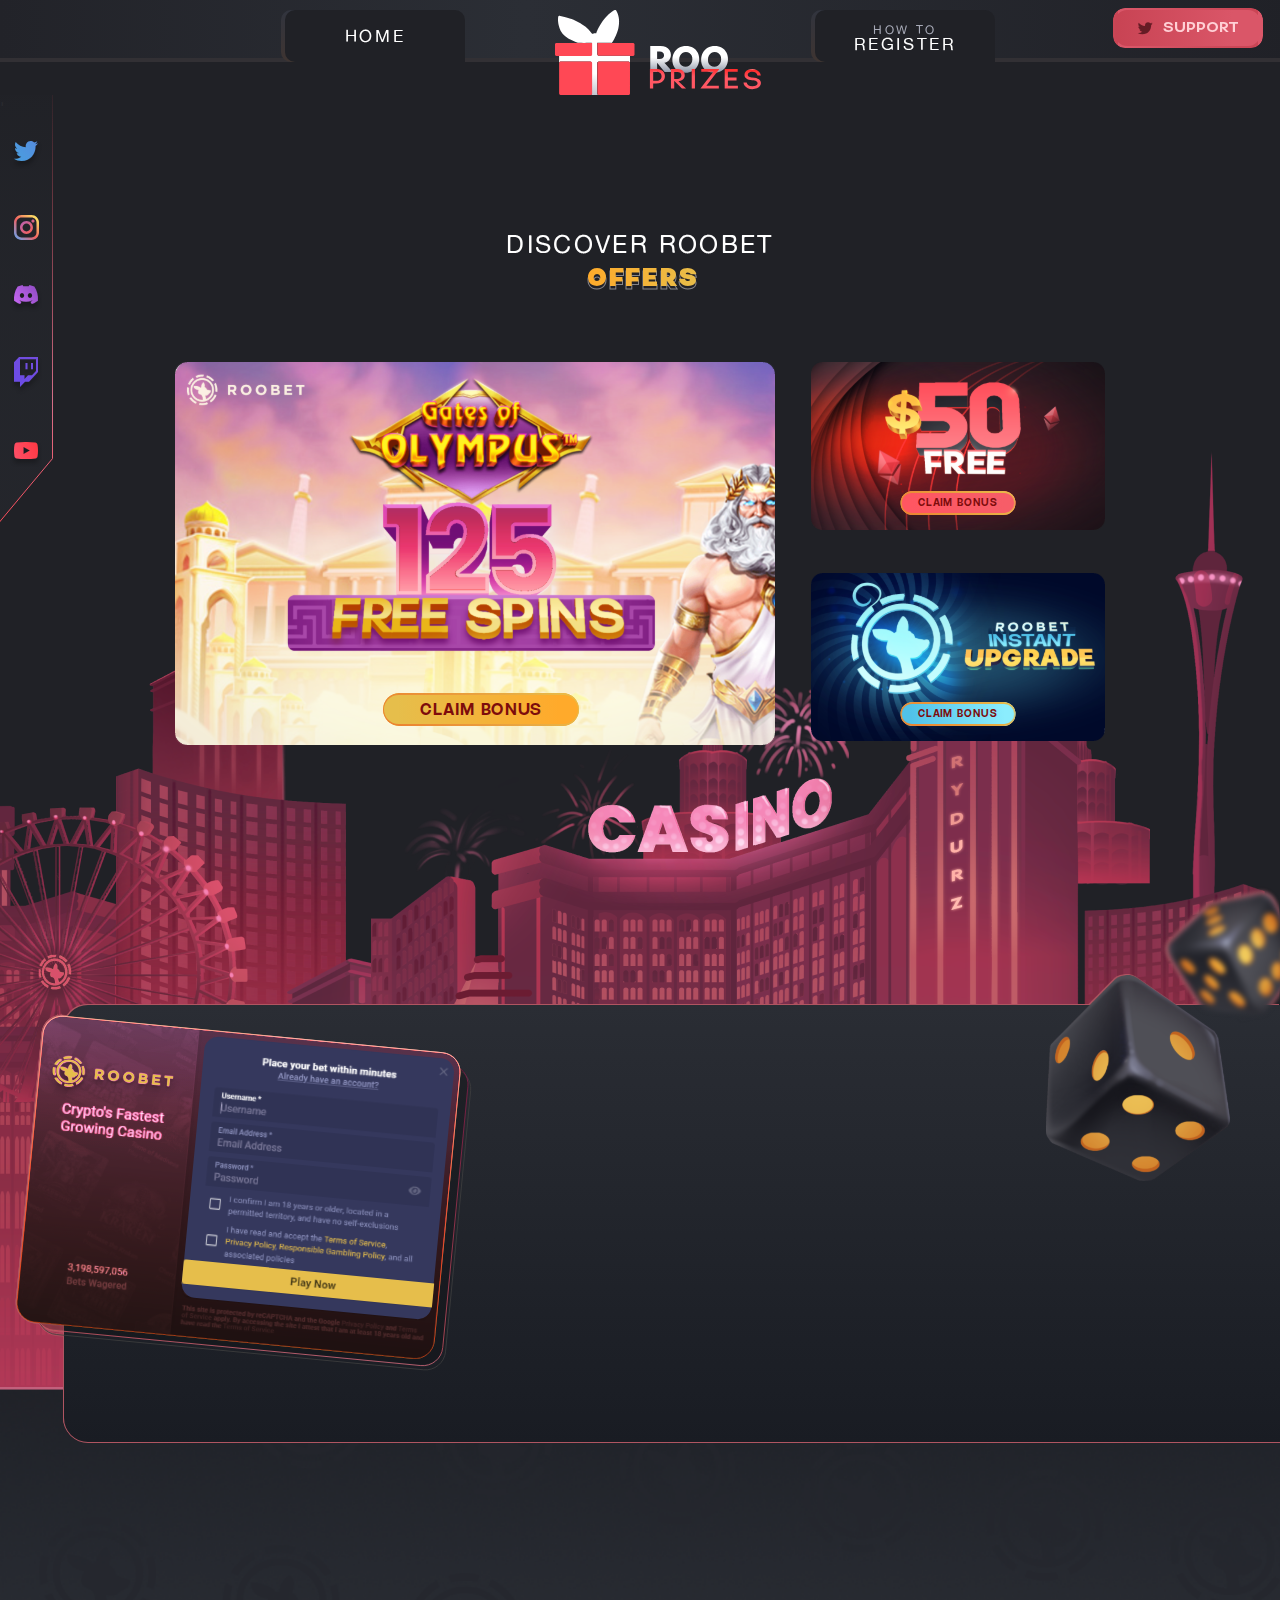
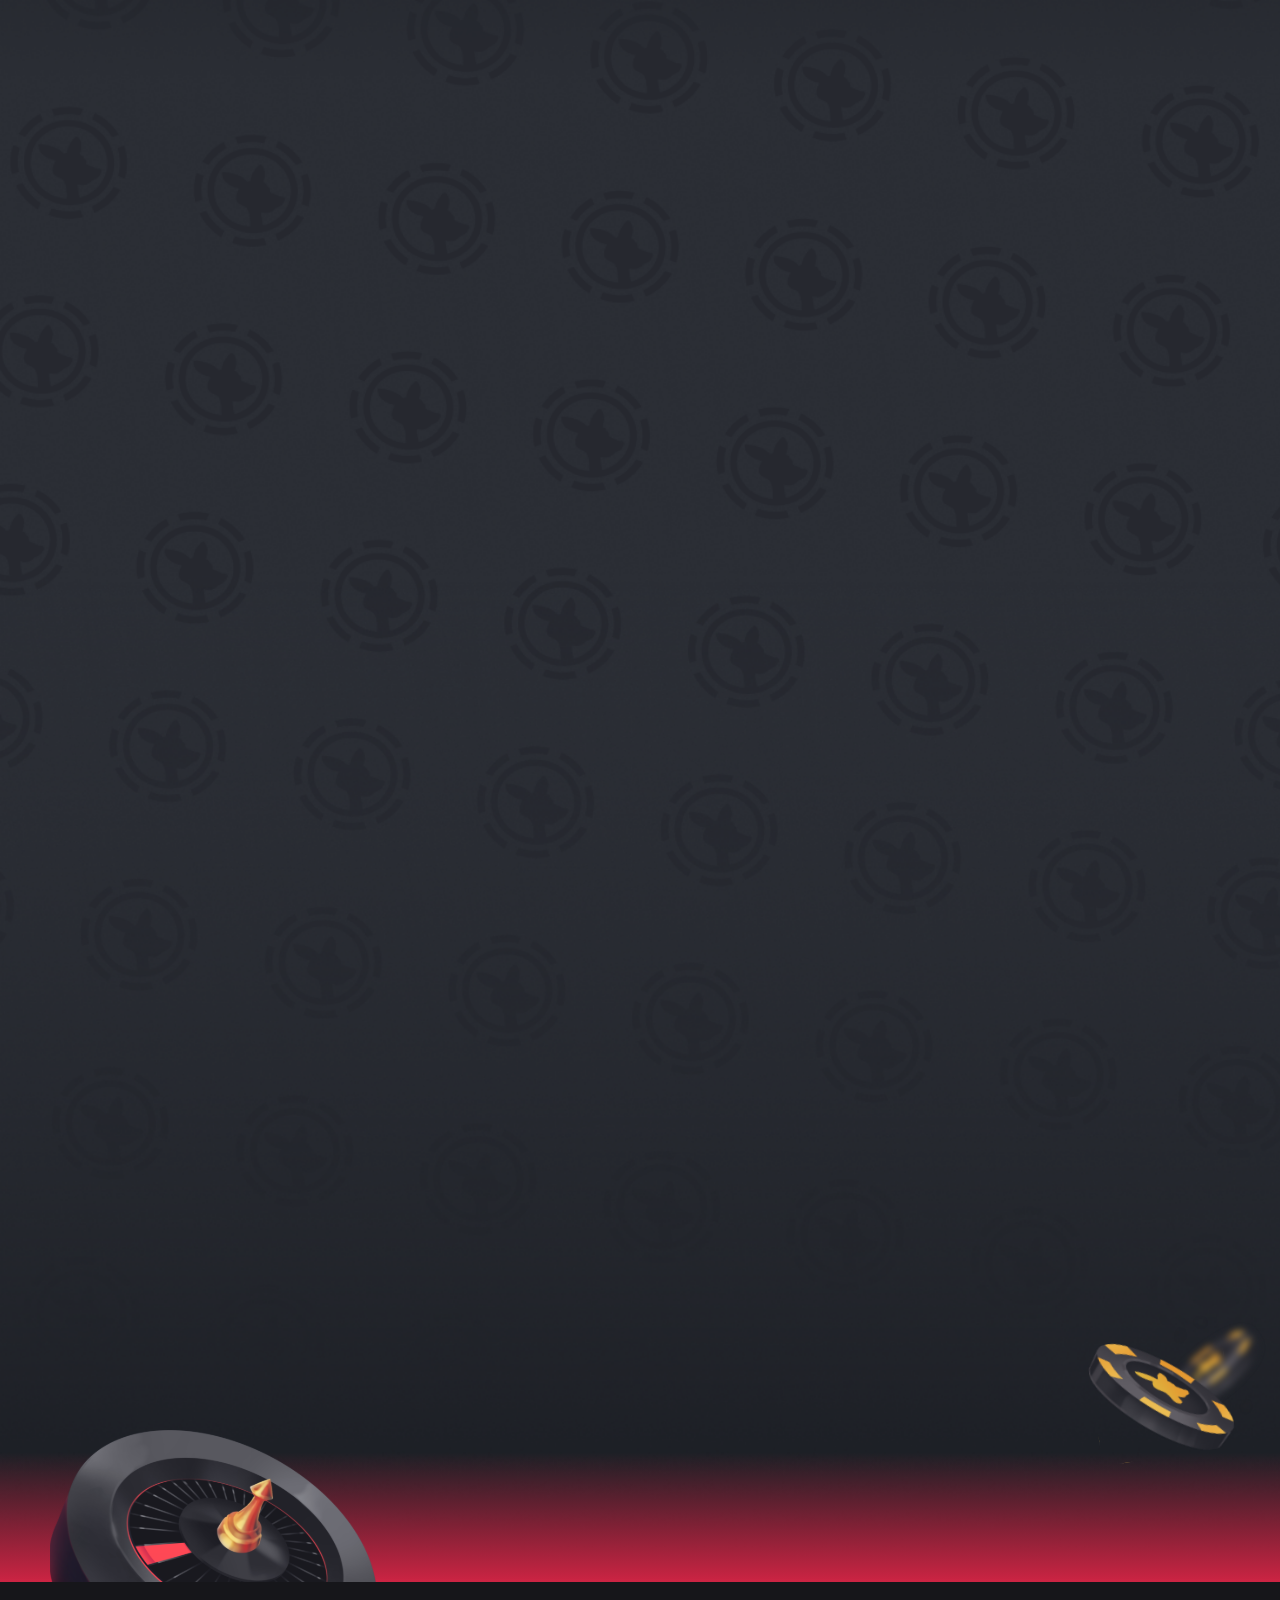
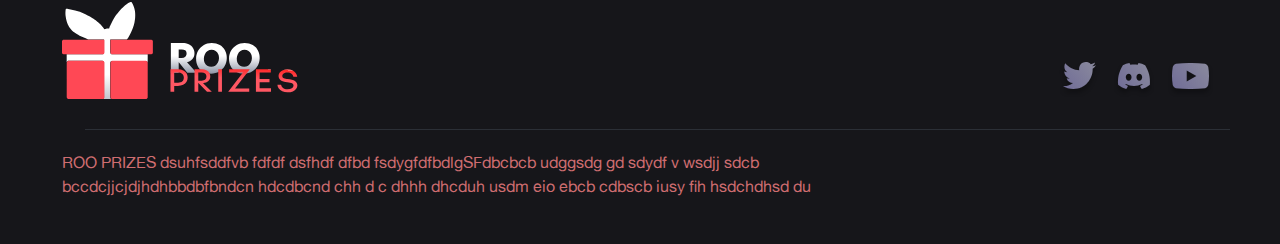
==== index.html @ fb0981f7 "up" ====
<!doctype html>
<html class="no-js" lang="">
    <head>
        <meta charset="utf-8">
        <meta http-equiv="x-ua-compatible" content="ie=edge">
        <title>Site Title Here</title>
        <meta name="description" content="">
        <meta name="viewport" content="width=device-width, initial-scale=1"> 
		<link rel="shortcut icon" type="image/x-icon" href="#">
        <!-- Place favicon.ico in the root directory -->
        
		<!-- CSS here -->
        <link href="https://unpkg.com/aos@2.3.1/dist/aos.css" rel="stylesheet">
        <link rel="stylesheet" href="assets/css/bootstrap.min.css">
        <link rel="stylesheet" href="assets/css/owl.carousel.min.css"> 
        <link rel="stylesheet" href="assets/css/font.css">  
        <link rel="stylesheet" href="assets/css/fontawesome.min.css">  
        <link rel="stylesheet" href="assets/css/style.css">
        <link rel="stylesheet" href="assets/css/responsive.css">
    </head>
    <body>

       
    <!-- header-area START -->
    <div class="header-area" data-aos="fade-in">
        <div class="container">
            <div class="row align-items-center"> 
                <div class="col-3 d-block d-lg-none text-center">
                    <div class="bar">
                        <a class="bar-icon siteBar-btn" href="#">
                            <span></span>
                        </a>
                    </div>
                </div>
                <div class="col-lg-12 col-6 ">
                    <div class="menu-area">
                        <a href="/" class="home link">HOME</a>
                        <a href="/" class="Logo"><img src="assets/img/Logo.svg" alt=""></a>
                        <a href="./how-to-regis.html" class="REGISTER link">
                            <span>HOW TO</span> 
                            REGISTER
                        </a>
                    </div>
                </div>
                <div class="">
                    <a href="/not_defained" class="SUPPORT_btn"><i class="fab fa-twitter"></i> SUPPORT</a>
                </div>
            </div>
        </div>
    </div>
        <!-- mobile-menu START -->
        <div class="mobile-menu">
            <a href="#" class="bars siteBar-btn"><svg class="bi bi-x" width="1em" height="1em" viewBox="0 0 16 16" fill="currentColor" xmlns="http://www.w3.org/2000/svg">
                <path fill-rule="evenodd" d="M11.854 4.146a.5.5 0 010 .708l-7 7a.5.5 0 01-.708-.708l7-7a.5.5 0 01.708 0z" clip-rule="evenodd"/>
                <path fill-rule="evenodd" d="M4.146 4.146a.5.5 0 000 .708l7 7a.5.5 0 00.708-.708l-7-7a.5.5 0 00-.708 0z" clip-rule="evenodd"/>
            </svg></a> 
            <a href="/" class="Logo"><img src="assets/img/Logo.svg" alt=""></a>
            <nav> 
                <ul>  
                    <li><a href="/">HOME</a></li>
                    <li><a href="./how-to-regis.html">HOW TO REGISTER</a></li>  
                    <li><a href="/not_defained">SUPPORT</a></li>  
                </ul>
            </nav> 
        </div> 
    <!-- header-area END -->


    <main >
        


        <!---------hero Section START ---------->
        <section class="hero-Area">
            <div class="social_link">
                <img src="assets/img/Social_Link_bg.svg" class="Social_Link_bg" alt="">
                <ul>
                    <li><a href="#" data-aos="zoom-out" data-aos-delay="0"><img src="assets/img/Twitter.svg" alt=""></a></li>
                    <li><a href="#" data-aos="zoom-out" data-aos-delay="50"><img src="assets/img/Instagram.svg" alt=""></a></li>
                    <li><a href="#" data-aos="zoom-out" data-aos-delay="100"><img src="assets/img/Discord.svg" alt=""></a></li>
                    <li><a href="#" data-aos="zoom-out" data-aos-delay="150"><img src="assets/img/Twitch.svg" alt=""></a></li>
                    <li><a href="#" data-aos="zoom-out" data-aos-delay="200"><img src="assets/img/Youtube.svg" alt=""></a></li>
                </ul>
            </div>
            <div class="container">
                <div class="row">
                    <div class="col-lg-12">
                        <div class="DISCOVER-OFFERS" data-aos="fade-up">
                            DISCOVER ROOBET 
                            <div class="OFFERS-text">
                                <span>OFFERS</span>
                                <p>OFFERS</p>
                            </div>
                        </div>
                    </div>
                </div>
                <div class="DISCOVER-OFFERS_wrp">
                    <div class="row">
                        <div class="col-lg-12 col-xl-8">
                            <div class="DISCOVER-OFFERS_blk" data-aos="fade-up" data-aos-delay="0">
                                <i>
                                    <img src="assets/img/gates_big.svg" alt="">
                                    <a href="#" class="thm_btn off_btn-1"><span>CLAIM BONUS</span></a>
                                </i>
                            </div>
                        </div>
                        <div class="col-xl-4 d-none d-xl-block">
                            <div class="row dic_two">
                                <div class="DISCOVER-OFFERS_blk" data-aos="fade-up" data-aos-delay="50">
                                    <i>
                                        <img src="assets/img/free50.svg" alt="">
                                        <a href="#" class="thm_btn off_btn-2">CLAIM BONUS</a>
                                    </i>
                                </div>
                                <div class="DISCOVER-OFFERS_blk" data-aos="fade-up" data-aos-delay="50">
                                    <i>
                                        <img src="assets/img/roobet.svg" alt="">
                                        <a href="#" class="thm_btn off_btn-3">CLAIM BONUS</a>
                                    </i>
                                </div>
                            </div>
                        </div>
                    </div>
                </div>
            </div>
            <div class="register_wrp bg-border right">
                <i>
                    <img src="assets/img/roobetregister.svg" alt="">
                </i>
                <div class="register_text">
                    
                    <div class="sec_title" data-aos="fade-up" data-aos-delay="0">
                        <h2>REGISTER</h2>
                        <span>INSTANTLY</span>
                    </div>
                    <p data-aos="fade-up" data-aos-delay="50">Lorem ipsum dolor sit amet, consectetur adipiscing elit. Nullam consequat rhoncus quam, ut aliquet quam ullamcorper et. Donec lorem ligula, faucibus at volutpat ac, imperdiet non dolor. Maecenas eget turpis ut nisi finibus rutrum. </p>
                    <a href="#" class="thm_btn" data-aos="fade-up" data-aos-delay="80"><span>REGISTER NOW</span></a>
                </div>
                <div class="dice_icon">
                    <img src="assets/img/dice_2-1.svg" class="dice_icon-1" alt="">
                    <img src="assets/img/dice_1-1.svg" class="dice_icon-2" alt="">
                </div>
            </div>
            <div class="hero_plne_bg">
                <img src="assets/img/1st-plan.png" class="a-plan" alt="">
                <img src="assets/img/2nd-plan.png" class="b-plan" alt="" data-aos="fade-up" data-aos-delay="0">
                <img src="assets/img/3rd-plan.png" class="c-plan" alt="">
            </div>
        </section>
        <!---------hero Section End ---------->


        <!---------offer Section START ---------->
        <section class="offer-Area red_overly">
            <div class="container">
                <div class="row offer_text_row">
                    <div class="col-lg-6 offset-lg-3">
                        <div class="sec_title" data-aos="fade-up" data-aos-delay="0">
                            <h2>OFFERS</h2>
                            <span>AVAILABLE</span>
                            <p>Lorem ipsum dolor sit amet, consectetur adipiscing elit. Nullam consequat rhoncus quam, ut aliquet quam ullamcorper et. Donec lorem ligula, faucibus at volutpat ac, imperdiet non dolor. Maecenas eget turpis ut nisi finibus rutrum. Nullam ante risus, scelerisque in elementum ut, euismod quis lorem. Aenean sit amet iaculis sapien. Proin ac porttitor metus, id maximus risus.</p>
                        </div>
                    </div>
                    <div class="col-lg-3">
                        <div class="offer_btn" data-aos="fade-right" data-aos-delay="50">
                            <a href="#" class="thm_btn"><span>CLAIM BONUS</span></a>
                            <a href="#" class="thm_btn"><span>CLAIM BONUS</span></a>
                        </div>
                    </div>
                </div>
                <div class="row">
                    <div class="col-lg-12">
                        <div class="offer_card_wrp">
                            <div class="offer_card_blk border_path ocb-1" data-aos="fade-up" data-aos-delay="0">
                                <div class="corner_bdr">
                                    <span class="corner_left"></span>
                                    <span class="corner_right"></span>
                                </div>
                                <div class="offer_card_text">
                                    <h2>OFFERS</h2>
                                    <p class="off_p-1"><span class="ab">Deposit $25</span> and wager <span class="ab">$40</span> on any slot machine and <span class="bc">receive 125 free spins worth</span> <span class="cd">$25</span> on <span class="de">Gates of Olympus.</span>
                                    </p>
                                    <p class="off_p-2"><span class="ab">KYC</span> <a href="#">Level 3 Required</a> </p>
                                    <p class="off_p-3">Allow Roobet 24 hours to credit your <span class="bc">125 Free Spins</span></p>
                                </div>
                                <i>
                                    <a href="#" class="info"> <img src="assets/img/i-col-1.svg" alt=""></a>
                                    <img src="assets/img/ofc-1.png" alt="">
                                    <a href="#" class="thm_btn oc_btn-1" ><span>CLAIM BONUS</span></a>
                                    
                                </i>
                            </div>
                            <div class="offer_card_blk border_path ocb-2" data-aos="fade-up" data-aos-delay="50">
                                <div class="corner_bdr">
                                    <span class="corner_left"></span>
                                    <span class="corner_right"></span>
                                </div>
                                <div class="offer_card_text ">
                                    <h2>OFFERS</h2>
                                    <p class="off_p-1"><span class="ab">Deposit $25</span> and wager <span class="ab">$40</span> on any slot machine and <span class="bc">receive 125 free spins worth</span> <span class="cd">$25</span> on <span class="de">Gates of Olympus.</span>
                                    </p>
                                    <p class="off_p-2"><span class="ab">KYC</span> <a href="#">Level 3 Required</a> </p>
                                    <p class="off_p-3">Allow Roobet 24 hours to credit your <span class="bc">125 Free Spins</span></p>
                                </div>
                                <i>
                                    <a href="#" class="info"> <img src="assets/img/i-col-2.svg" alt=""></a>
                                    <img src="assets/img/ofc-2.png" alt="">
                                    <a href="#" class="thm_btn off_btn-2" ><span>CLAIM BONUS</span></a>
                                </i>
                            </div>
                            <div class="offer_card_blk border_path ocb-3" data-aos="fade-up" data-aos-delay="150">
                                <div class="corner_bdr">
                                    <span class="corner_left"></span>
                                    <span class="corner_right"></span>
                                </div>
                                <div class="offer_card_text">
                                    <h2>OFFERS</h2>
                                    <p class="off_p-1"><span class="ab">Deposit $25</span> and wager <span class="ab">$40</span> on any slot machine and <span class="bc">receive 125 free spins worth</span> <span class="cd">$25</span> on <span class="de">Gates of Olympus.</span>
                                    </p>
                                    <p class="off_p-2"><span class="ab">KYC</span> <a href="#">Level 3 Required</a> </p>
                                    <p class="off_p-3">Allow Roobet 24 hours to credit your <span class="bc">125 Free Spins</span></p>
                                </div>
                                <i>
                                    <a href="#" class="info"> <img src="assets/img/i-col-3.svg" alt=""></a>
                                    <img src="assets/img/ofc-3.png" alt="">
                                    <a href="#" class="thm_btn off_btn-3" ><span>CLAIM BONUS</span></a>
                                </i>
                            </div>
                            <div class="offer_card_blk border_path ocb-4 active" data-aos="fade-up" data-aos-delay="200">
                                <div class="corner_bdr">
                                    <span class="corner_left"></span>
                                    <span class="corner_right"></span>
                                </div>
                                <div class="offer_card_text active">
                                    <h2>OFFERS</h2>
                                    <p class="off_p-1"><span class="ab">Deposit $25</span> and wager <span class="ab">$40</span> on any slot machine and <span class="bc">receive 125 free spins worth</span> <span class="cd">$25</span> on <span class="de">Gates of Olympus.</span>
                                    </p>
                                    <p class="off_p-2"><span class="ab">KYC</span> <a href="#">Level 3 Required</a> </p>
                                    <p class="off_p-3">Allow Roobet 24 hours to credit your <span class="bc">125 Free Spins</span></p>
                                </div>
                                <i>
                                    <a href="#" class="info"> <img src="assets/img/i-col-4.svg" alt=""></a>
                                    <img src="assets/img/ofc-4.png" alt="">
                                    <a href="#" class="thm_btn oc_btn-4" ><span>CLAIM BONUS</span></a>
                                </i>
                            </div>
                        </div>
                    </div>
                </div>
                <div class="offer_coin">
                    <img src="assets/img/coins2.svg" class="offer_coin-1" alt="">
                    <img src="assets/img/coins3.svg" class="offer_coin-2" alt="">
                </div>
            </div>
            <img src="assets/img/Roulette.svg" class="Roulette"  alt="">
        </section>
        <!--------- Section End ---------->


        <!--------- Section START ---------->
        <section class="">
            <div class="container">
                <div class="row">
                    <div class="col-lg-12"></div>
                </div>
            </div>
        </section>
        <!--------- Section End ---------->




    </main>

    <footer class="footer_area ">
        <div class="container-fluid">
            <div class="row">
                <div class="col-12 col-md-6">
                    <div class="f-logo">
                        <a href="#"><img src="assets/img/Logo.svg" alt=""></a>
                    </div>
                </div>
                <div class="col-6">
                    <div class="footer_social">
                        <ul>
                            <li>
                                <a href="#">
                                    <svg width="41" height="35" viewBox="0 0 41 35" fill="none" xmlns="http://www.w3.org/2000/svg">
                                        <g filter="url(#filter0_d_839_55)">
                                        <path d="M14.378 27C10.5562 27 6.99686 25.872 4 23.9316C5.77244 24.1483 7.56994 24.0109 9.28952 23.5271C11.0091 23.0433 12.617 22.2227 14.021 21.1124C12.6079 21.0863 11.2382 20.6155 10.1044 19.7659C8.97052 18.9163 8.12932 17.7307 7.69883 16.3754C8.11281 16.4569 8.53729 16.4992 8.97077 16.4992C9.58875 16.4992 10.1887 16.4146 10.7602 16.2636C9.22822 15.9513 7.85055 15.1155 6.8605 13.8978C5.87044 12.6801 5.32885 11.1553 5.32744 9.5817V9.49261C6.26604 10.019 7.31638 10.3111 8.3903 10.3443C7.46233 9.72183 6.70171 8.87796 6.17621 7.88785C5.6507 6.89773 5.37664 5.79213 5.37844 4.66954C5.37844 3.42527 5.71592 2.25046 6.2964 1.24477C7.99625 3.35033 10.1171 5.07235 12.5211 6.29896C14.9251 7.52558 17.5585 8.22937 20.2503 8.36461C19.913 6.90335 20.0637 5.37091 20.6789 4.00457C21.2942 2.63823 22.3398 1.51421 23.6537 0.806558C24.9676 0.0989007 26.4767 -0.152918 27.9471 0.0900928C29.4176 0.333104 30.7675 1.05739 31.7877 2.1508C33.3031 1.84882 34.7567 1.29023 36.0865 0.498814C35.5806 2.0768 34.524 3.41684 33.1122 4.27089C34.4538 4.10964 35.7641 3.74831 37 3.19876C36.0886 4.56565 34.9452 5.76022 33.6222 6.72773C33.6342 7.01916 33.6432 7.31362 33.6432 7.60808C33.6417 16.6109 26.8305 27.0015 14.378 27Z" fill="url(#paint0_linear_839_55)"/>
                                        </g>
                                        <defs>
                                        <filter id="filter0_d_839_55" x="0" y="0" width="41" height="35" filterUnits="userSpaceOnUse" color-interpolation-filters="sRGB">
                                        <feFlood flood-opacity="0" result="BackgroundImageFix"/>
                                        <feColorMatrix in="SourceAlpha" type="matrix" values="0 0 0 0 0 0 0 0 0 0 0 0 0 0 0 0 0 0 127 0" result="hardAlpha"/>
                                        <feOffset dy="4"/>
                                        <feGaussianBlur stdDeviation="2"/>
                                        <feComposite in2="hardAlpha" operator="out"/>
                                        <feColorMatrix type="matrix" values="0 0 0 0 0 0 0 0 0 0 0 0 0 0 0 0 0 0 0.25 0"/>
                                        <feBlend mode="normal" in2="BackgroundImageFix" result="effect1_dropShadow_839_55"/>
                                        <feBlend mode="normal" in="SourceGraphic" in2="effect1_dropShadow_839_55" result="shape"/>
                                        </filter>
                                        <linearGradient id="paint0_linear_839_55" x1="36.9926" y1="-9.42313e-07" x2="4.33243" y2="27.405" gradientUnits="userSpaceOnUse">
                                            <stop stop-color="#8A8A9D"/>
                                            <stop offset="1" stop-color="#706C97"/>
                                            <!-- <stop stop-color="#568CDE"/>
                                            <stop offset="1" stop-color="#489FDF"/> -->
                                        </linearGradient>
                                        </defs>
                                    </svg> 
                                </a>
                            </li>
                            <li>
                                <a href="#">
                                    <svg width="40" height="34" viewBox="0 0 40 34" fill="none" xmlns="http://www.w3.org/2000/svg">
                                        <g filter="url(#filter0_d_839_64)">
                                        <path d="M31.0849 2.17995C29.0142 1.16973 26.8088 0.425357 24.4855 0C24.1993 0.531696 23.8626 1.25835 23.6438 1.84321C21.1858 1.4533 18.7448 1.4533 16.3374 1.84321C16.1017 1.25835 15.765 0.531696 15.4788 0C13.1555 0.425357 10.9501 1.16973 8.87941 2.17995C4.70431 8.80843 3.57636 15.2775 4.13192 21.6401C6.90971 23.82 9.58649 25.1316 12.2296 26C12.8862 25.0607 13.4586 24.0504 13.9636 23.0048C13.004 22.6326 12.0949 22.1541 11.2363 21.6046C11.472 21.4274 11.6909 21.2325 11.9097 21.0552C17.1791 23.6428 22.8862 23.6428 28.0882 21.0552C28.3071 21.2502 28.5259 21.4274 28.7616 21.6046C27.903 22.1541 26.9771 22.6149 26.0344 23.0048C26.5394 24.0504 27.1118 25.0607 27.7684 26C30.4115 25.1316 33.1051 23.82 35.866 21.6401C36.5226 14.2495 34.7381 7.85138 31.1185 2.17995H31.0849ZM14.6707 17.741C13.0882 17.741 11.7919 16.1991 11.7919 14.3027C11.7919 12.4063 13.0545 10.8644 14.6707 10.8644C16.2869 10.8644 17.5663 12.4063 17.5495 14.3027C17.5495 16.1813 16.2869 17.741 14.6707 17.741ZM25.2936 17.741C23.7111 17.741 22.4148 16.1991 22.4148 14.3027C22.4148 12.4063 23.6774 10.8644 25.2936 10.8644C26.9098 10.8644 28.1892 12.4063 28.1724 14.3027C28.1724 16.1813 26.9098 17.741 25.2936 17.741Z" fill="url(#paint0_linear_839_64)"/>
                                        </g>
                                        <defs>
                                        <filter id="filter0_d_839_64" x="0" y="0" width="40" height="34" filterUnits="userSpaceOnUse" color-interpolation-filters="sRGB">
                                        <feFlood flood-opacity="0" result="BackgroundImageFix"/>
                                        <feColorMatrix in="SourceAlpha" type="matrix" values="0 0 0 0 0 0 0 0 0 0 0 0 0 0 0 0 0 0 127 0" result="hardAlpha"/>
                                        <feOffset dy="4"/>
                                        <feGaussianBlur stdDeviation="2"/>
                                        <feComposite in2="hardAlpha" operator="out"/>
                                        <feColorMatrix type="matrix" values="0 0 0 0 0 0 0 0 0 0 0 0 0 0 0 0 0 0 0.25 0"/>
                                        <feBlend mode="normal" in2="BackgroundImageFix" result="effect1_dropShadow_839_64"/>
                                        <feBlend mode="normal" in="SourceGraphic" in2="effect1_dropShadow_839_64" result="shape"/>
                                        </filter>
                                        <linearGradient id="paint0_linear_839_64" x1="35.9929" y1="-2.07148e-06" x2="2.77148" y2="24.3324" gradientUnits="userSpaceOnUse">
                                            <stop stop-color="#8A8A9D"/>
                                            <stop offset="1" stop-color="#706C97"/>
                                        </linearGradient>
                                        </defs>
                                    </svg>
                                </a>
                            </li>
                            <li>
                                <a href="#">
                                    <svg width="45" height="34" viewBox="0 0 45 34" fill="none" xmlns="http://www.w3.org/2000/svg">
                                        <g filter="url(#filter0_d_839_60)">
                                        <path d="M40.236 4.08027C40.0304 3.28727 39.6181 2.56312 39.0412 1.9818C38.4642 1.40047 37.7435 0.982808 36.9524 0.771487C32.1565 0.205505 27.3289 -0.0495464 22.5 0.0079287C17.6711 -0.0495464 12.8436 0.205505 8.04762 0.771487C7.2566 0.982808 6.5358 1.40047 5.95891 1.9818C5.38199 2.56312 4.96967 3.28727 4.76403 4.08027C4.23868 7.02793 3.98325 10.0175 4.00094 13.0115C3.98238 16.0211 4.2378 19.0261 4.76403 21.9891C4.98033 22.7694 5.39739 23.479 5.97359 24.0475C6.54977 24.616 7.26492 25.0232 8.04762 25.2285C12.8436 25.7944 17.6711 26.0497 22.5 25.992C27.3289 26.0497 32.1565 25.7944 36.9524 25.2285C37.7351 25.0232 38.4504 24.616 39.0264 24.0475C39.6026 23.479 40.0198 22.7694 40.236 21.9891C40.7623 19.0261 41.0176 16.0211 40.9991 13.0115C41.0169 10.0175 40.7614 7.02793 40.236 4.08027ZM18.7077 18.5416V7.52782L28.3966 13.0115L18.7077 18.5184V18.5416Z" fill="url(#paint0_linear_839_60)"/>
                                        </g>
                                        <defs>
                                        <filter id="filter0_d_839_60" x="0" y="0" width="45" height="34" filterUnits="userSpaceOnUse" color-interpolation-filters="sRGB">
                                        <feFlood flood-opacity="0" result="BackgroundImageFix"/>
                                        <feColorMatrix in="SourceAlpha" type="matrix" values="0 0 0 0 0 0 0 0 0 0 0 0 0 0 0 0 0 0 127 0" result="hardAlpha"/>
                                        <feOffset dy="4"/>
                                        <feGaussianBlur stdDeviation="2"/>
                                        <feComposite in2="hardAlpha" operator="out"/>
                                        <feColorMatrix type="matrix" values="0 0 0 0 0 0 0 0 0 0 0 0 0 0 0 0 0 0 0.25 0"/>
                                        <feBlend mode="normal" in2="BackgroundImageFix" result="effect1_dropShadow_839_60"/>
                                        <feBlend mode="normal" in="SourceGraphic" in2="effect1_dropShadow_839_60" result="shape"/>
                                        </filter>
                                        <linearGradient id="paint0_linear_839_60" x1="40.9917" y1="-2.07148e-06" x2="6.62253" y2="29.1065" gradientUnits="userSpaceOnUse">
                                        <stop stop-color="#8A8A9D"/>
                                        <stop offset="1" stop-color="#706C97"/>
                                        </linearGradient>
                                        </defs>
                                    </svg>
                                </a>
                            </li>
                        </ul>
                    </div>
                </div>
            </div>
        </div>
        <hr>
        <div class="container-fluid">
            <div class="row">
                <div class="col-lg-12">
                    <div class="footer_btm">
                        <p>ROO PRIZES dsuhfsddfvb fdfdf dsfhdf dfbd fsdygfdfbdlgSFdbcbcb udggsdg gd sdydf v wsdjj sdcb bccdcjjcjdjhdhbbdbfbndcn  hdcdbcnd chh d c dhhh  dhcduh usdm eio  ebcb    cdbscb iusy fih   hsdchdhsd du</p>
                    </div>
                </div>
            </div>
        </div>
    </footer>
    
		<!-- JS here --> 
        <script src="assets/js/jquery-3.4.1.min.js"></script>
        <script src="assets/js/popper.min.js"></script>
        <script src="assets/js/bootstrap.min.js"></script>
        <script src="https://unpkg.com/aos@2.3.1/dist/aos.js"></script>
        <script src="assets/js/owl.carousel.min.js"></script> 
        <script src="assets/js/main.js"></script>
 
    </body>
</html>
---- assets/css/font.css ----
@import url('https://fonts.googleapis.com/css2?family=Montserrat:ital,wght@0,300;0,400;0,500;0,600;0,700;0,800;0,900;1,300;1,400;1,500;1,600;1,700;1,800;1,900&display=swap');

@font-face {
    font-family: 'Alte Haas Grotesk';
    src: url('../fonts/font/AlteHaasGrotesk_Bold.woff2') format('woff2'),
        url('../fonts/font/AlteHaasGrotesk_Bold.woff') format('woff');
    font-weight: 700;
    font-style: normal;
    font-display: swap;
}

@font-face {
    font-family: 'Alte Haas Grotesk';
    src: url('../fonts/font/AlteHaasGrotesk.woff2') format('woff2'),
        url('../fonts/font/AlteHaasGrotesk.woff') format('woff');
    font-weight: normal;
    font-style: normal;
    font-display: swap;
}

@font-face {
    font-family: 'Jumper PERSONAL';
    src: url('../fonts/font/JumperPERSONALUSEONLY-Black.woff2') format('woff2'),
        url('../fonts/font/JumperPERSONALUSEONLY-Black.woff') format('woff');
    font-weight: 900;
    font-style: normal;
    font-display: swap;
}

@font-face {
    font-family: 'Jumper PERSONAL';
    src: url('../fonts/font/JumperPERSONALUSEONLY-BlackItalic.woff2') format('woff2'),
        url('../fonts/font/JumperPERSONALUSEONLY-BlackItalic.woff') format('woff');
    font-weight: 900;
    font-style: italic;
    font-display: swap;
}

@font-face {
    font-family: 'Jumper PERSONAL';
    src: url('../fonts/font/JumperPERSONALUSEONLY-BoldItalic.woff2') format('woff2'),
        url('../fonts/font/JumperPERSONALUSEONLY-BoldItalic.woff') format('woff');
    font-weight: 700;
    font-style: italic;
    font-display: swap;
}

@font-face {
    font-family: 'Jumper PERSONAL';
    src: url('../fonts/font/JumperPERSONALUSEONLY-Extra-BoldItalic.woff2') format('woff2'),
        url('../fonts/font/JumperPERSONALUSEONLY-Extra-BoldItalic.woff') format('woff');
    font-weight: 700;
    font-style: italic;
    font-display: swap;
}

@font-face {
    font-family: 'Jumper PERSONAL';
    src: url('../fonts/font/JumperPERSONALUSEONLY-Extra-Bold.woff2') format('woff2'),
        url('../fonts/font/JumperPERSONALUSEONLY-Extra-Bold.woff') format('woff');
    font-weight: 700;
    font-style: normal;
    font-display: swap;
}

@font-face {
    font-family: 'Jumper PERSONAL';
    src: url('../fonts/font/JumperPERSONALUSEONLY-Bold.woff2') format('woff2'),
        url('../fonts/font/JumperPERSONALUSEONLY-Bold.woff') format('woff');
    font-weight: 700;
    font-style: normal;
    font-display: swap;
}

@font-face {
    font-family: 'Jumper PERSONAL';
    src: url('../fonts/font/JumperPERSONALUSEONLY-LightItalic.woff2') format('woff2'),
        url('../fonts/font/JumperPERSONALUSEONLY-LightItalic.woff') format('woff');
    font-weight: 300;
    font-style: italic;
    font-display: swap;
}

@font-face {
    font-family: 'Jumper PERSONAL';
    src: url('../fonts/font/JumperPERSONALUSEONLY-Regular.woff2') format('woff2'),
        url('../fonts/font/JumperPERSONALUSEONLY-Regular.woff') format('woff');
    font-weight: normal;
    font-style: normal;
    font-display: swap;
}

@font-face {
    font-family: 'Jumper PERSONAL';
    src: url('../fonts/font/JumperPERSONALUSEONLY-Light.woff2') format('woff2'),
        url('../fonts/font/JumperPERSONALUSEONLY-Light.woff') format('woff');
    font-weight: 300;
    font-style: normal;
    font-display: swap;
}

@font-face {
    font-family: 'Jumper PERSONAL';
    src: url('../fonts/font/JumperPERSONALUSEONLY-Thin.woff2') format('woff2'),
        url('../fonts/font/JumperPERSONALUSEONLY-Thin.woff') format('woff');
    font-weight: 100;
    font-style: normal;
    font-display: swap;
}

@font-face {
    font-family: 'Jumper PERSONAL';
    src: url('../fonts/font/JumperPERSONALUSEONLY-RegularItalic.woff2') format('woff2'),
        url('../fonts/font/JumperPERSONALUSEONLY-RegularItalic.woff') format('woff');
    font-weight: normal;
    font-style: italic;
    font-display: swap;
}

@font-face {
    font-family: 'Jumper PERSONAL';
    src: url('../fonts/font/JumperPERSONALUSEONLY-ThinItalic.woff2') format('woff2'),
        url('../fonts/font/JumperPERSONALUSEONLY-ThinItalic.woff') format('woff');
    font-weight: 100;
    font-style: italic;
    font-display: swap;
}
---- assets/css/style.css ----
/*   Theme default css */

/* ======font family=========
font-family: 'Alte Haas Grotesk';
font-family: 'Jumper PERSONAL';
font-family: 'Montserrat', sans-serif;
*/



body {
  font-weight: 400;
  font-size: 16px;
  margin: 0;
  padding: 0;
  background: #202126;
  color: #fff;
  font-family: 'Alte Haas Grotesk';
  position: relative;
}

  
button {
  cursor: pointer; 
}

a:focus,
button:focus {
  text-decoration: none;
  outline: none; }

a:focus,
a:hover {
  /* color: inherit; */
  text-decoration: none;
  }

a,
button {
  color: inherit;
  outline: medium none; 
  text-decoration: none;
}

button:focus, input:focus, input:focus, textarea, textarea:focus {
  outline: 0; }

 
h1,
h2,
h3,
h4,
h5,
h6 {
  margin-top: 0px; 
  font-weight: 700;
 }

h1 a,
h2 a,
h3 a,
h4 a,
h5 a,
h6 a {
  color: inherit; }

h1 {
  font-size: 40px; }

h2 {
  font-size: 35px; }

h3 {
  font-size: 28px; }

h4 {
  font-size: 22px; }

h5 {
  font-size: 18px; }

h6 {
  font-size: 16px; }

ul {
  margin: 0px;
  padding: 0px; }

li {
  list-style: none; }

 
.thm_btn{
    display: flex;
    align-items: center;
    justify-content: center;
    border-radius: 38px;
    height: 40px;
    width: 153px;
    color: #7D0C0C;
    font-family: 'Jumper PERSONAL';
    letter-spacing: 0.04em;
    line-height: 21px;
    position: relative;
    z-index: 1;
    text-decoration: none;
    background: linear-gradient(87.91deg, #E6BE4B 7.59%, #FFAA2B 89.47%);
    transition: .3s;
    flex-shrink: 0;
}

.thm_btn:hover {
    background: linear-gradient(87.91deg, #FFE599 7.59%, #FFBF5F 89.47%);
}

.thm_btn span {
    display: block;
    height: 17px;
}

.thm_btn:before {
    content: "";
    position: absolute;
    width: 101%;
    height: 100%;
    border: 2px solid transparent;
    background: linear-gradient(45deg,#EC7F2F,#E7BF4B) border-box;
    -webkit-mask: linear-gradient(#fff 0 0) padding-box, linear-gradient(#fff 0 0);
    -webkit-mask-composite: destination-out;
    mask-composite: exclude;
    border-radius: 22px;
    transition: .3s;
}

.thm_btn:hover:before {
    background: linear-gradient(45deg,#E7BF4B,#EC7F2F) border-box;
}

.thm_btn::after {
    content: "";
    position: absolute;
    width: 100%;
    height: 100%;
    left: 1%;
    top: 0;
    z-index: -1;
    border-radius: 30px;
}

/* default-css END 
================================== */
 

.header-area {position: relative;}

.header-area::after {
    content: "";
    position: absolute;
    width: 100%;
    height: 62px;
    background: linear-gradient(270.02deg, #202127 -0.92%, #2B2E35 58.99%, #222329 99.99%);
    top: 0;
    z-index: -2;
    border-bottom: 4px solid #323034;
}

.menu-area {display: flex;justify-content: center;padding-top: 10px;}

a.link {background: #202126;width: 180px;height: 52px;display: flex;align-items: center;justify-content: center;border-radius: 10px;position: relative;font-size: 17px;flex-wrap: wrap;line-height: 1;letter-spacing: 0.15em;border-bottom-right-radius: 0;}

a.link span {
    font-size: 12px;
    color: #A7AAB7;
    display: block;
    width: 100%;
    text-align: center;
    line-height: 1;
    margin-bottom: -22px;
}

a.link:before {
    content: "";
    position: absolute;
    width: 100%;
    height: 100%;
    left: -4px;
    top: 0px;
    border-radius: 10px;
    z-index: -1;
    background: linear-gradient(180deg, #31343E 0%, #3E3431 100%);
    border-bottom-right-radius: 0;
    transition: .3s;
}

a.link:hover:before {
    background: linear-gradient(183deg, #32343D 46%, #ff4855 100%);
    width: 104%;
    height: 107%;
    left: -4px;
    top: 0px;
}
.Logo {margin-left: 90px;margin-right: 50px;}

a.Logo img {
    width: 210px;
}

.SUPPORT_btn {position: absolute;right: 20px;top: 10px;background: linear-gradient(90.82deg, #C74252 -5.07%, #DA5668 81.03%);border-radius: 12px;color: #FFD0D6;font-size: 15px;width: 145px;text-align: center;height: 36px;align-items: center;display: flex;justify-content: center;font-family: 'Jumper PERSONAL';line-height: 1;transition: .3s;}

.SUPPORT_btn:hover {
    background: linear-gradient(90.82deg, #FF8392 -5.07%, #FE657B 81.03%);
}

.SUPPORT_btn:after {
    content: "";
    position: absolute;
    width: 150px;
    height: 40px;
    border-radius: 12px;
    z-index: -1;
    border: 5px solid transparent;
    -webkit-mask: linear-gradient(#fff 0 0) padding-box, linear-gradient(#fff 0 0);
    -webkit-mask-composite: destination-out;
    mask-composite: exclude;
    background: linear-gradient(90.63deg, #DA5769 2.99%, #CA4555 95.26%);
    /* transition: .3s; */
}

.SUPPORT_btn:hover:after {background: linear-gradient(90.63deg, #FF8191 2.99%, #FFC8CE 95.26%);-webkit-mask: none;-webkit-mask-composite: unset;border: none;}

a.SUPPORT_btn i {
    color: #661C25;
    margin-right: 10px;
}

/* humbergar */
.bar a {
  width: 35px;
  height: 35px;
  float: left;
  position: relative;
} 
.bar a span {
  width: 100%;
  height: 3px;
  background: #E5D7D7;
  display: block;
  position: relative;
  top: 17px;
  border-radius: 30px;
  transition: .3s;
} 
.bar a span:before {left: 0;content: "";position: absolute;width: 100%;height: 100%;background: #E5D7D7;bottom: 10px;border-radius: 30px;transition: .3s;} 
.bar a span:after {left: 0;content: "";position: absolute;width: 100%;height: 100%;background: #E5D7D7;bottom: -10px;border-radius: 30px;transition: .3s;}
 
/* humbarger END */
 

/* mobile-menu START */
.mobile-menu {
    position: fixed;
    width: 320px;
    height: 100vh;
    background: #1b1b21;
    z-index: 111;
    box-shadow: 0px 0px 9px -1px #737373;
    top: 0;
    left: 0;
    transition: .3s;
    margin-left: -400px;
    padding: 25px;
    padding-top: 0;
}
.siteBar{
  margin-left: 0; 
}
.mobile-menu ul#pills-tab {
  margin-top: 90px;
  margin-bottom: 35px !important;
  display: block;
}
.mobile-menu nav ul li {
  list-style: none;
  display: block;
}

.mobile-menu nav ul li a {
  color: #ffffff;
  font-size: 16px;
  line-height: 40px;
  transition: .3s;
}
.mobile-menu a.Logo img {
    max-width: 130px;
    display: block;
    margin-top: 15px;
    margin-bottom: 50px;
}

.mobile-menu a.bars {
  position: absolute;
  right: 20px;
  top: 15px;
  width: 40px;
  height: 40px;
  text-align: center;
  line-height: 40px;
  border-radius: 50%;
  font-size: 32px;
  color: rgb(255, 0, 43);
}

/* Header section END */


/*============Home Page Start =============*/

/* ______________hero Area Start_______________ */
main{
    overflow: hidden;
}
.hero-Area {
  width: 100%;
  height: 100%;
  position: relative;
  /* overflow: hidden; */
}

.afNone:after,.afNone:before {
    display: none;
}

.hero-Area:after {
    content: "";
    background: url(../img/Background.png);
    background-size: cover;
    width: 100%;
    height: 100%;
    position: absolute;
    top: 0;
    left: 0;
    z-index: 3;
    background-position: center;
}

section.hero-Area:before {
    content: "'";
    position: absolute;
    width: 100%;
    height: 100%;
    background: linear-gradient(105.39deg, #202126 11.68%, rgba(32, 33, 38, 0) 25.34%, rgba(32, 33, 38, 0.0853659) 75%, #202126 100.26%);
}
.social_link {
    position: absolute;
    top: -30px;
    z-index: 99;
}

.social_link ul {
    position: absolute;
    bottom: 15px;
}

.social_link ul li {
    margin: 45px 10px;
    text-align: center;
}
.DISCOVER-OFFERS {text-align: center;margin-bottom: 50px;letter-spacing: 0.095em;font-size: 25px;margin-top: 130px;text-transform: uppercase;position: relative;z-index: 99;}

.DISCOVER-OFFERS.howTo .OFFERS-text {
    width: 350px;
}

.OFFERS-text {
    position: relative;
    text-align: center;
    width: 107px;
    margin: auto;
}

.OFFERS-text p {
    font-weight: 900;
    position: absolute;
    top: 3px;
    left: 0;
    margin-bottom: 0;
    z-index: 1;
    font-family: 'Jumper PERSONAL';
    color: #212127;
    -webkit-text-stroke: 1px #86858A;
}

.DISCOVER-OFFERS span {
    display: block;
    font-family: 'Jumper PERSONAL';
    font-weight: 900;
    background: #FFAB2B;
    background: linear-gradient(to right, #FFAB2B 0%, #E8BD49 100%);
    -webkit-background-clip: text;
    -webkit-text-fill-color: transparent;
    position: absolute;
    z-index: 2;
}

.DISCOVER-OFFERS_wrp {max-width: 930px;margin: auto;margin-top: 50px;position: relative;z-index: 99;}

.dic_two .DISCOVER-OFFERS_blk:last-child {
    margin-top: 39px;
}

.DISCOVER-OFFERS_blk img {
    max-width: 600px;
}

.dic_two {
    height: 100%;
}

.DISCOVER-OFFERS_blk i img {
    width: 100%;
    height: 100%;
    transition: .3s;
}

.DISCOVER-OFFERS_blk:hover i img {
    transform: scale(1.03);
}

.DISCOVER-OFFERS_blk i {
    display: block;
    position: relative;
}

.DISCOVER-OFFERS_blk i a {
    position: absolute;
    left: 50%;
    bottom: 19px;
    transform: translateX(-50%);
    font-style: normal;
    width: 196px;
    height: 33px;
    line-height: 11px;
    overflow: hidden;
}

.DISCOVER-OFFERS_blk i a span {
    height: 7px;
}

.dic_two .DISCOVER-OFFERS_blk i a {width: 115px;height: 24px;font-size: 10px;bottom: 15px;}

.off_btn-2:after {background: linear-gradient(87.91deg, #FF5662 7.59%, #F75D68 89.47%);}

.off_btn-3:after {
    background: linear-gradient(87.91deg, #50C2E9 7.59%, #8BEDFD 89.47%);
}

.register_wrp {display: flex;align-items: center;margin-top: 260px;position: relative;margin-bottom: -55px;z-index: 30;border-bottom-left-radius: 24px;}

.bg-border {
    background: linear-gradient(180deg, #2A2D34 0%, #191C23 100%);
    border-radius: 24px;
    position: relative;
    max-width: 1450px;
}

.bg-border.left {
    border-bottom-left-radius: 0;
    border-top-left-radius: 0;
    filter: drop-shadow(1px 1px 0px #B05561) drop-shadow(0px -1px 0px #B05561);
}

.bg-border.right {
    border-bottom-right-radius: 0;
    border-top-right-radius: 0;
    filter: drop-shadow(0px 1px 0px #B05561) drop-shadow(-1px -1px 0px #B05561);
    margin-left: auto;
}

.bg-border:before {
    content: "";
    position: absolute;
    width: 100%;
    height: 100%;
    left: 0;
    top: 0;
    /* background: linear-gradient(180deg, #2A2D34 0%, #191C23 100%); */
    border-bottom-left-radius: 24px;
}

.register_wrp > i {
    display: block;
    margin-top: -60px;
    margin-left: -50px;
    position: relative;
    z-index: 9;
}
.register_text {max-width: 470px;position: relative;z-index: 9;margin-left: 50px;padding: 50px 0;}

.register_wrp:after {
    content: "";
    position: absolute;
    width: 100%;
    height: 100%;
    /* background: linear-gradient(180deg, #943653 100%, #B05561 100%); */
    left: -1px;
    top: 1px;
    z-index: -3;
    border-bottom-left-radius: 24px;
}

.register_text .sec_title {
    text-align: center;
}

.register_text .sec_title span {margin-left: 150px;}

.sec_title span {
    background: linear-gradient(270deg, #FF2A50 1.94%, #FE667F 97.57%);
    -webkit-background-clip: text;
    -webkit-text-fill-color: transparent;
    background-clip: text;
    text-fill-color: transparent;
    font-family: 'Jumper PERSONAL';
    font-size: 27px;
    line-height: 1;
    display: block;
    margin-top: -10px;
}

.sec_title h2 {
    font-size: 48px;
    font-family: 'Jumper PERSONAL';
    text-shadow: 0px 5px 10px rgba(0, 0, 0, 0.25);
    margin-bottom: 0;
    line-height: 1;
}

.register_text p {
    letter-spacing: 0.26em;
    font-size: 14px;
    margin: 50px 0;
}

.register_text a {
    margin: auto;
    filter: drop-shadow(0px 0px 10px rgba(255, 173, 48, 0.5));
    width: 176px;
    height: 46px;
}

.register_text a span {
    height: 15px;
}
.dice_icon-1 {position: absolute;top: -30px;right: 80px;
    animation: ShakeRoute 5s ease-in-out 4s infinite;}
.dice_icon-2 {position: absolute;top: -125px;right: 0;
    animation: ShakeRoute 5s ease-in-out infinite;}


.hero_plne_bg img {
    position: absolute;
}
.a-plan {right: 198px;z-index: 6;bottom: 18px !important;}
.b-plan {left: 111px;z-index: 4;bottom: 10px;}
.c-plan {z-index: 2;bottom: 316px;right: 15px;}
/* _______________hero Area End______________ */


/* ______________offer Area Start_______________ */
.offer-Area {padding: 200px 0 100px;background: url(../img/Background-Roobet.png);position: relative;z-index: 10;/* overflow: hidden; */}

.red_overly {
    position: relative;
}

.red_overly:before {
    content: "";
    position: absolute;
    width: 100%;
    height: 270px;
    bottom: 0;
    left: 0;
    z-index: -3;
    background: linear-gradient(0deg, #CC2443 0.01%, rgba(204, 36, 67, 0) 47.98%);
}

section.offer-Area .container {
    max-width: 1570px;
}

.offer_text_row {
    align-items: end;
    margin-bottom: 65px;
}

.offer-Area .sec_title {
    text-align: center;
    max-width: 650px;
    margin: auto;
}

.offer-Area .sec_title p {
    margin-bottom: 0;
    margin-top: 50px;
}

.sec_title p {font-size: 14px;letter-spacing: 0.26em;}
.offer_btn {display: flex;width: 100%;justify-content: end;}

.offer_btn a {
    margin-left: 15px;
}

.offer_card_wrp {display: flex;justify-content: space-between;}
.offer_card_blk {display: flex;position: relative;margin: 0 0px;border-radius: 20px;}

.offer_card_blk.active:before {
    right: 9px;
    width: 100%;
}

.offer_card_blk.active::after {
    opacity: 1;
    width: 99%;
}

.offer_card_blk.active i a {
    display: none;
}

.offer_card_blk i > img {
    height: 420px;
}

.border_path {position: relative;}

.ocb-1::before {background: linear-gradient(21deg, #FFFAE6 -194%, #FF525E 408%);}

.ocb-4::before {background: linear-gradient(180deg, #A746A8 -8.95%, #FD889B 91.05%);}

.ocb-3::before {
    background: linear-gradient(180deg, #54BFE4 0%, #4ACBEC 100%) !important;
}

.ocb-2::before {background: linear-gradient(180deg, #FE767F 0%, #FF525E 100%);}

.border_path::before {
    content: "";
    /* position: absolute; */
    width: 92.5%;
    height: 424px;
    top: -2px;
    right: 11px;
    border-radius: 20px;
    z-index: 1;
    border: 3px solid transparent;
    -webkit-mask-composite: destination-out;
    mask-composite: exclude;
    position: absolute;
    transform: skewX(-3.4deg);
    -webkit-mask: linear-gradient(#fff 0 0) padding-box, linear-gradient(#fff 0 0);
}

.offer_card_blk:after {
    content: "";
    position: absolute;
    background: linear-gradient(275.66deg, rgba(0, 0, 0, 0.2) 39.49%, rgba(0, 0, 0, 0) 65.69%), linear-gradient(180deg, #2A2C33 0%, #1A1D24 100%);
    width: 100%;
    height: 100%;
    border-radius: 20px;
    transform: skewX(-3.4deg);
    width: 91.5%;
    height: 418px;
    top: 1px;
    right: 14px;
    z-index: -1;
    opacity: 0;
}

.offer_card_blk i a {
    position: absolute;
    bottom: 30px;
    left: 50%;
    transform: translateX(-50%);
    font-size: 14px;
}

a.info {
    z-index: 99;
    right: 10px;
    top: 15px;
    left: auto !important;
    transform: unset;
    display: block !important;
}

.offer_card_blk i {
    display: block;
    position: relative;
    margin-bottom: -2px;
}
.offer_card_text {display: none;}

.active .offer_card_text {
    display: block;
}

.offer_card_text h2 {
    font-size: 48px;
    font-family: 'Jumper PERSONAL';
    margin-bottom: 40px;
}

.offer_card_text p {
    font-size: 14px;
    font-family: 'Montserrat', sans-serif;
    letter-spacing: 0.095em;
    color: #CCD0FF;
}

.offer_card_text p a {
    text-decoration: underline;
}

.offer_card_text p .ab {
    color: #CCD0FF;
    font-weight: 600;
}

.offer_card_text i a {
    position: absolute;
    bottom: 0;
}


.offer_card_text {
    max-width: 286px;
    z-index: 9;
    transform: translate(40px, 25px);
    padding-right: 40px;
}


.offer_card_text.active i img {
    width: 100%;
}
.off_p-1 {margin-left: -10px;}

.bc {color: #F8BA38;font-weight: 600;}
.cd {color: #FFEE55;font-weight: 700;}
.de {color: #FF91FF;font-weight: 600;}
.off_p-2 {margin-left: -18px;}
.off_p-3 {margin-left: -25px;}

.offer_coin {text-align: right;position: relative;z-index: 0;width: 100%;height: 170px;}
.offer_coin-1 {position: absolute;right: 30px;z-index: 1;top: 15px;
    animation: ShakeRoute 5s ease-in-out 4s infinite;}
.offer_coin-2 {position: absolute;right: -30px;
    animation: ShakeRoute 5s ease-in-out infinite;}
.Roulette {position: absolute;z-index: -3;bottom: -140px;left: 50px;}


.corner_bdr span {
    position: absolute;
    background: linear-gradient(180deg, #E6BE4B 0%, #FFE59B 100%);
    border-radius: 28px;
    width: 98.25px;
    height: 51.42px;
    z-index: -1;
}
.corner_left {bottom: -8px;transform: skewX(-10deg);left: -3px;}

.active span.corner_left {
    left: auto;
    right: 87%;
}
.corner_right {right: -3px;top: -4px;transform: skewX(-20deg);width: 70px !important;}
/* _______________offer Area End______________ */


/*============Home Page End =============*/


/*============ Page Start =============*/
.body_bg{position: absolute;bottom: 110px;width: 100%;z-index: -10;}
section.register-Area{
    padding: 90px 0 250px;
}

.cs_blk_content {
  display: flex;
}

i.cs_blk_three {
    margin-left: -100px;
}
.cs_blk {padding: 40px;margin: 70px 0;position: relative;z-index: 3;}

.cs_blkk > img {/* top: 0; */z-index: -3;bottom: 0;position: absolute;}

img.dice_6 {
    width: 120px;
    left: -77px;
    top: -100px;
    position: absolute;
    animation: ShakeRoute 5s ease-in-out 1s infinite;
}

img.coins5 {
    bottom: -60px;
    z-index: 99;
    right: 115px;
    animation: ShakeRoute 5s ease-in-out infinite;
}

img.coins4 {
    z-index: 99;
    top: 50%;
    transform: translateY(-50%);
    left: 135px; 
}

img.dice_11 {
    right: 18%;
    z-index: 9;
    top: -95px;
    animation: ShakeRoute 5s ease-in-out infinite;
}

img.cs-3 {
    right: 0;
    bottom: 55px;
}

img.cs-2 {
    left: 0;
    bottom: 15px;
}

img.cs-1 {
    bottom: 210px;
    right: 180px;
}

.cs_blkk {
    position: relative;
}

img.cs-5 {
    position: absolute;
    right: 0;
    bottom: 0;
    z-index: -5; 
}

img.dice_22 {
    position: absolute;
    right: 39px; 
    animation: ShakeRoute 4s ease-in-out infinite;
}
.bg-border.left .cs_blk_content {text-align: right;justify-content: end;}

.left .cs_blk_text {margin-right: 50px;}

.cs_blk_text h5 {
    margin-top: 10px;
    font-weight: 400;
}

.cs_blk_text h5 span {
    background: linear-gradient(90deg, #F1CA5A 100%, #D7872D 30.18%);
    -webkit-background-clip: text;
    -webkit-text-fill-color: transparent;
    background-clip: text;
    text-fill-color: transparent;
    font-weight: 700;
}

.cs_blk_text h5 {
    margin-bottom: 50px;
}

.cs_blk_text h4 span {
    letter-spacing: 0.165em;
    background: linear-gradient(90deg, #FF2950 0%, #FE6076 30.18%);
    -webkit-background-clip: text;
    -webkit-text-fill-color: transparent;
    background-clip: text;
    text-fill-color: transparent;
}

.cs_blk_text p {
    font-size: 14px;
    letter-spacing: 0.165em;
    line-height: 38px;
    margin-bottom: 50px;
}

.right .cs_blk_text {
    margin-left: 50px;
}

.cs_blk_text h4 a {
    text-decoration: underline;
    color: #FE667F;
}

.cs_blk_text h4 {
    letter-spacing: 0.165em;
    margin-bottom: 50px;
}

@keyframes ShakeRoute {
    0%{
        transform: scale(1) rotate(0deg);
    }
    50%{
        transform: scale(1.1) rotate(20deg);
    }
    100%{
        transform: scale(1) rotate(0deg);
    }
}
/*============ Page End =============*/



/*============footer Page End =============*/
footer.footer_area{
    position: relative;
    background: #16161A;
    padding: 20px 50px 30px;
    z-index: 99;
}

footer.footer_area .row {
    align-items: end;
}

footer.footer_area hr {
    background: #2B2F36 !important;
    opacity: 1;
    max-width: 97%;
    margin: 30px 0 20px;
    margin-left: auto;
}


.f-logo img {
    max-width: 240px;
}
.footer_social {text-align: right;}

.footer_social ul li a {
    font-size: 30px;
    background: linear-gradient(239.24deg, #8A8A9D 0.01%, #706C97 100.01%);
    -webkit-background-clip: text;
    -webkit-text-fill-color: transparent;
    background-clip: text;
    text-fill-color: transparent;
}

.footer_social ul li {
    display: inline-block;
    margin: 0 5px;
}
.footer_social ul li a svg path {
    transition: .3s;
}

.footer_social ul li a svg:hover  path {fill: #568CDE;}

.footer_btm p {
    max-width: 800px;
    color: #CE6D70;
}
/*============footer Page End =============*/
---- assets/css/responsive.css ----
/* Big screen :1200px. */
@media (min-width: 1200px) and (max-width: 1500px) {
    .offer_card_wrp {
        flex-wrap: wrap;
        justify-content: center;
    }
    
    .offer_card_blk {
        margin: 30px;
        width: max-content;
    }
    .register_wrp i img {
        max-width: 460px;
    }
    
    .dice_icon-1 {
        width: 184px;
        right: 50px;
    }
    
    .dice_icon-2 {
        width: 126px;
    }
    
    .register_text {
        margin-left: 61px;
    }
    

    
    .bg-border {
        max-width: 95%;
    }
    
    img.b-plan {
        left: 0;
    }
    
    img.offer_coin-2 {
        right: 0;
    }
    
    .offer-Area .sec_title p {
        max-width: 500px;
    }
    .offer-Area {
        background-size: cover;
    }

    /* ----------------------- */
    img.coins4 {
        display: none;
    }
    
    img.dice_11 {
        display: none;
    }
    
    img.dice_6 {
        display: none;
    }

}


/* Normal screen :992px. */
@media (min-width: 992px) and (max-width: 1200px) {
    .offer_card_wrp {
        flex-wrap: wrap;
        justify-content: center;
    }
    
    .offer_card_blk {
        margin: 20px;
        width: max-content;
    }
    .register_wrp i img {
        max-width: 460px;
    }
    
    .dice_icon-1 {
        width: 184px;
        right: 50px;
    }
    
    .dice_icon-2 {
        width: 126px;
    }
    
    .register_text {
        margin-left: 35px;
    }
    
    
    .bg-border {
        max-width: 95%;
    }
    
    img.b-plan {
        left: 0;
        display: none;
    }
    
    img.offer_coin-2 {
        right: 0;
    }
    
    .offer-Area .sec_title p {
        max-width: 500px;
    }
    .offer-Area {
        background-size: cover;
    }
    .dice_icon {
        display: none;
    }
    
    a.SUPPORT_btn {
        display: none;
    }
    
    .DISCOVER-OFFERS_blk {
        text-align: center;
    }
    
    .offer_btn {
        display: none;
    }

    /* ----------------------- */
    img.coins4 {
        display: none;
    }
    
    img.dice_11 {
        display: none;
    }
    
    img.dice_6 {
        display: none;
    }

    img.cs-2 {
        width: 100%;
    }
    img.coins5 {
        display: none;
    }
}

 
/* Tablet screen :768px. */
@media (min-width: 768px) and (max-width: 991px) {
    .offer_card_wrp {
        flex-wrap: wrap;
        justify-content: center;
    }
    
    .offer_card_blk {
        margin: 20px;
        width: max-content;
    }
    .register_wrp i img {
        max-width: 460px;
    }
    
    .dice_icon-1 {
        width: 184px;
        right: 50px;
    }
    
    .dice_icon-2 {
        width: 126px;
    }
    
    .register_text {
        margin-left: 35px;
        padding: 0 0 30px;
    }
    
    
    .bg-border {
        max-width: 95%;
    }

.register_wrp {
    flex-direction: column;
    margin-top: 140px;
}
    
    img.b-plan {
        left: 0;
        display: none;
    }
    
    img.offer_coin-2 {
        right: 0;
    }
    
    .offer-Area .sec_title p {
        max-width: 500px;
        margin: auto;
        margin-top: 30px;
    }
    .offer-Area {
        background-size: cover;
    }
    .dice_icon {
        display: none;
    }
    
    a.SUPPORT_btn {
        display: none;
    }
    
    .DISCOVER-OFFERS_blk {
        text-align: center;
    }
    
    .offer_btn {
        display: none;
    }
    a.link {
        display: none;
    }
    .Logo{
    margin: 0;
}
.menu-area {
    justify-content: center;
}

    /* ----------------------- */
    img.coins4 {
        display: none;
    }
    
    img.dice_11 {
        display: none;
    }
    
    img.dice_6 {
        display: none;
    }

    img.cs-2 {
        width: 100%;
    }
    img.coins5 {
        display: none;
    }
    .cs_blk_content {
        flex-direction: column;
    }
    
    img.cs-4 {
        width: 100%;
    }
    
    .cs_blk_content > i {
        margin-bottom: 30px;
    }
    
    .left .cs_blk_content {
        flex-direction: column-reverse;
    }
    
    .cs_blk.bg-border {
        max-width: 80%;
    }
    .header-area::after {
        display: none;
    }
    section.register-Area {
        padding-top: 10px;
    }

}

 
/* small screen :320px. */
@media (max-width: 767px) {
    .header-area::after {
        display: none;
    }
    .offer_card_wrp {
        flex-wrap: wrap;
        justify-content: center;
    }
    
    .offer_card_blk {
        margin: 20px;
        width: max-content;
    }
    .register_wrp i img {
        max-width: 336px;
    }
    
    .dice_icon-1 {
        width: 184px;
        right: 50px;
    }
    
    .dice_icon-2 {
        width: 126px;
    }
    
    .register_text {
        margin-left: 35px;
        padding: 0 0 30px;
    }
    
    
    .bg-border {
        max-width: 95%;
    }

.register_wrp {
    flex-direction: column;
    margin-top: 140px;
}
    
    img.b-plan {
        left: 0;
        display: none;
    }
    
    img.offer_coin-2 {
        right: 0;
    }
    
    .offer-Area .sec_title p {
        max-width: 500px;
        margin: auto;
        margin-top: 30px;
    }
    .offer-Area {
        background-size: cover;
        padding-top: 130px;
    }
    .dice_icon {
        display: none;
    }
    
    a.SUPPORT_btn {
        display: none;
    }
    
    .DISCOVER-OFFERS_blk {
        text-align: center;
    }
    
    .offer_btn {
        display: none;
    }
    a.link {
        display: none;
    }
    .Logo{
    margin: 0;
}

a.Logo img {
    width: 140px;
}
.menu-area {
    justify-content: center;
}
.social_link {
    display: none;
}

.register_wrp > i {
    margin-left: auto;
}

.active .offer_card_text {display: none;}

.offer_card_blk.active:before {
    width: 93%;
}

.offer_coin {
    display: none;
}

img.Roulette {
    width: 199px;
    bottom: -90px;
}

.footer_btm {
    text-align: center;
}

footer.footer_area {
    padding: 20px;
    text-align: center;
}

.f-logo img {
    margin: auto;
    max-width: 198px;
    display: block;
}

.sec_title h2 {
    font-size: 38px;
}

.sec_title span {
    font-size: 24px;
}

.register_text .sec_title span {
    margin-left: 100px;
    line-height: 33px;
}

.register_text p {
    margin-top: 30px;
}
.DISCOVER-OFFERS {
    margin-top: 100px;
    margin-bottom: 25px;
}


    /* ----------------------- */
    img.coins4 {
        display: none;
    }
    
    img.dice_11 {
        display: none;
    }
    
    img.dice_6 {
        display: none;
    }

    img.cs-2 {
        width: 100%;
    }
    img.coins5 {
        display: none;
    }
    .cs_blk_content {
        flex-direction: column;
    }
    
    img.cs-4 {
        width: 100%;
    }
    
    .cs_blk_content > i {
        margin-bottom: 30px;
    }

i.cs_blk_three {
    margin-left: unset;
}

.cs_blk_content > i img {
    max-width: 322px;
    width: 100%;
}
    
    .left .cs_blk_content {
        flex-direction: column-reverse;
    }
    
    .cs_blk.bg-border {
        max-width: 95%;
        padding: 25px;
    }
    .header-area::after {
        display: none;
    }
    section.register-Area {
        padding-top: 10px;
        padding-bottom: 132px;
    }
    .right .cs_blk_text {
        margin-left: 10px;
    }
    
    .cs_blk_text h4 {
        font-size: 19px;
        margin-bottom: 20px;
    }
    
    .cs_blk_text p {
        line-height: 1.4;
        margin-bottom: 20px;
    }
    
    .left .cs_blk_text {
        margin-right: 10px;
    }
    
    .cs_blk_text h5 {
        margin-bottom: 20px;
    }
    
    img.dice_22 {
        display: none;
    }
 


    .footer_social {
        display: none;
    }
}
 
/* Large Mobile screen :480px. */
@media only screen and (min-width: 480px) and (max-width: 767px) {
.container {width:450px}
 
}
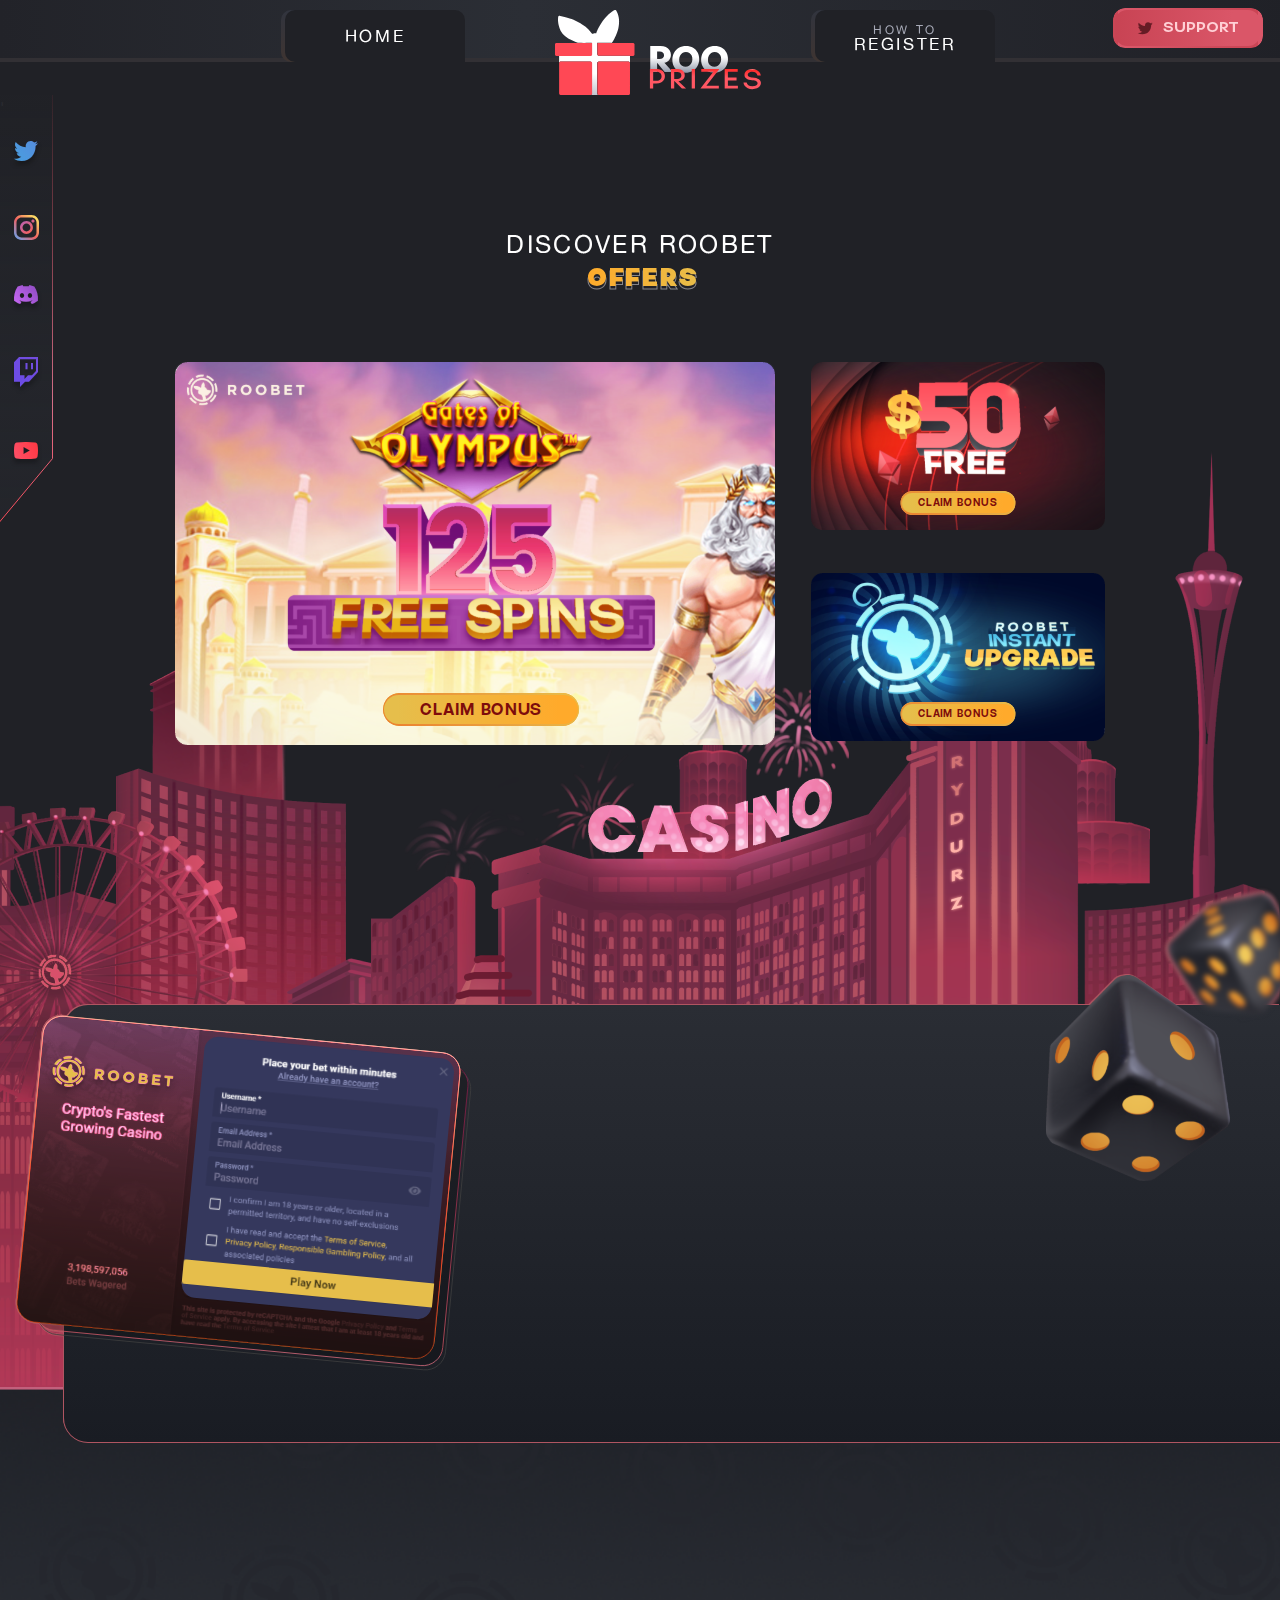
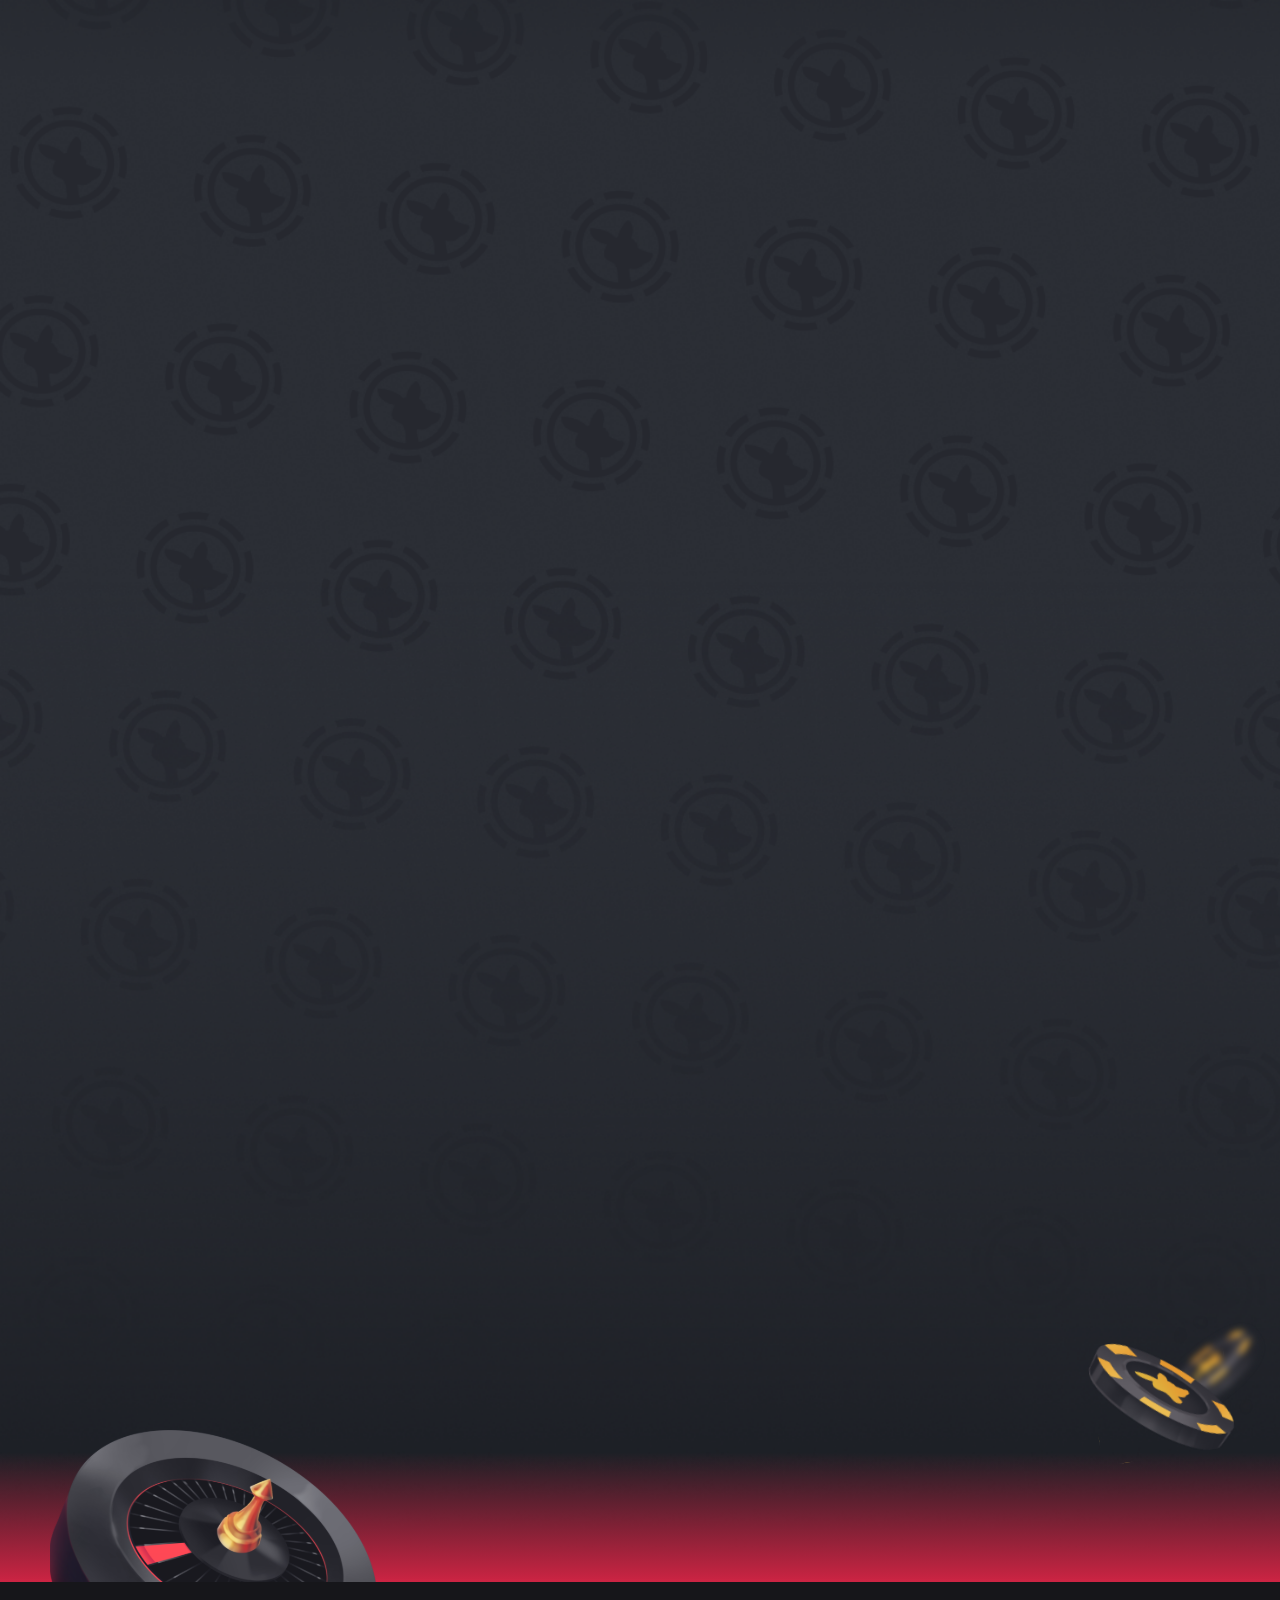
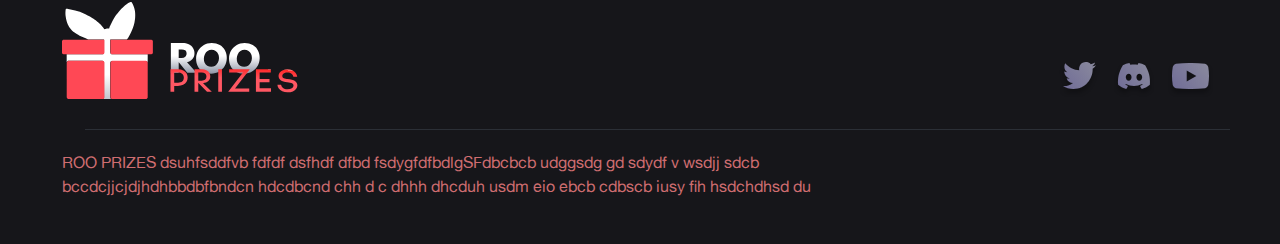
==== commit a3515206: "fixed responsive with other button smoths" ====
--- a/index.html
+++ b/index.html
@@ -72,14 +72,14 @@
 
         <!---------hero Section START ---------->
         <section class="hero-Area">
-            <div class="social_link">
+            <div class="social_link" data-aos="fade-right">
                 <img src="assets/img/Social_Link_bg.svg" class="Social_Link_bg" alt="">
                 <ul>
-                    <li><a href="#" data-aos="zoom-out" data-aos-delay="0"><img src="assets/img/Twitter.svg" alt=""></a></li>
-                    <li><a href="#" data-aos="zoom-out" data-aos-delay="50"><img src="assets/img/Instagram.svg" alt=""></a></li>
-                    <li><a href="#" data-aos="zoom-out" data-aos-delay="100"><img src="assets/img/Discord.svg" alt=""></a></li>
-                    <li><a href="#" data-aos="zoom-out" data-aos-delay="150"><img src="assets/img/Twitch.svg" alt=""></a></li>
-                    <li><a href="#" data-aos="zoom-out" data-aos-delay="200"><img src="assets/img/Youtube.svg" alt=""></a></li>
+                    <li><a href="#"><img src="assets/img/Twitter.svg" alt=""></a></li>
+                    <li><a href="#"><img src="assets/img/Instagram.svg" alt=""></a></li>
+                    <li><a href="#"><img src="assets/img/Discord.svg" alt=""></a></li>
+                    <li><a href="#"><img src="assets/img/Twitch.svg" alt=""></a></li>
+                    <li><a href="#"><img src="assets/img/Youtube.svg" alt=""></a></li>
                 </ul>
             </div>
             <div class="container">
--- a/assets/css/style.css
+++ b/assets/css/style.css
@@ -145,8 +145,13 @@
     top: 0;
     z-index: -1;
     border-radius: 30px;
-}
-
+    background: linear-gradient(87.91deg, #FFE599 7.59%, #FFBF5F 89.47%);
+    transition: .3s;
+    opacity: 0;
+}
+.thm_btn:hover:after{
+    opacity: 1;
+}
 /* default-css END 
 ================================== */
  
@@ -365,6 +370,14 @@
     margin: 45px 10px;
     text-align: center;
 }
+.social_link ul li a {
+    display: block;
+    transition: .3s;
+}
+
+.social_link ul li a:hover {
+    transform: scale(1.3);
+}
 .DISCOVER-OFFERS {text-align: center;margin-bottom: 50px;letter-spacing: 0.095em;font-size: 25px;margin-top: 130px;text-transform: uppercase;position: relative;z-index: 99;}
 
 .DISCOVER-OFFERS.howTo .OFFERS-text {
@@ -419,16 +432,16 @@
 .DISCOVER-OFFERS_blk i img {
     width: 100%;
     height: 100%;
-    transition: .3s;
-}
-
-.DISCOVER-OFFERS_blk:hover i img {
+}
+
+.DISCOVER-OFFERS_blk:hover i {
     transform: scale(1.03);
 }
 
 .DISCOVER-OFFERS_blk i {
     display: block;
     position: relative;
+    transition: .3s;
 }
 
 .DISCOVER-OFFERS_blk i a {
--- a/assets/css/responsive.css
+++ b/assets/css/responsive.css
@@ -293,7 +293,10 @@
         width: max-content;
     }
     .register_wrp i img {
-        max-width: 336px;
+        max-width: 80%;
+        display: block;
+        margin: auto;
+        margin-bottom: -20px;
     }
     
     .dice_icon-1 {
@@ -306,8 +309,8 @@
     }
     
     .register_text {
-        margin-left: 35px;
-        padding: 0 0 30px;
+        margin-left: 25px;
+        padding: 0 0 25px;
     }
     
     
@@ -373,17 +376,34 @@
 .register_wrp > i {
     margin-left: auto;
 }
-
-.active .offer_card_text {display: none;}
-
+.offer_card_text {
+    max-width: 150px; 
+    padding-right: 40px;
+    transform: translate(20px, 18px);
+}
+.offer_text_row { 
+    margin-bottom: 40px;
+}
+.offer_card_text p {
+    font-size: 8px; 
+    letter-spacing: 0; 
+}
+.active span.corner_left {
+    left: auto;
+    right: 74%;
+    bottom: -7px;
+}
 .offer_card_blk.active:before {
-    width: 93%;
+    width: 102%;
 }
 
 .offer_coin {
     display: none;
 }
-
+.offer_card_text h2 {
+    font-size: 22px; 
+    margin-bottom: 20px;
+}
 img.Roulette {
     width: 199px;
     bottom: -90px;
@@ -418,7 +438,8 @@
 }
 
 .register_text p {
-    margin-top: 30px;
+    margin-top: 20px;
+    margin-bottom: 30px;
 }
 .DISCOVER-OFFERS {
     margin-top: 100px;
@@ -511,6 +532,40 @@
 
     .footer_social {
         display: none;
+    }
+
+
+
+
+
+
+
+
+
+
+
+    .offer_card_blk i > img {
+        height: 260px;
+    }
+    .offer_card_blk.active:before {
+        right: 6px; 
+    }
+    .offer_card_blk i a.thm_btn {
+        height: 30px;
+        width: 130px;
+        bottom: 15px;
+        font-size: 13px;
+    }
+    
+    .offer_card_blk:after {
+        height: 260px;
+    }
+    
+    .border_path::before {
+        height: 263px;
+        width: 94%;
+        right: 5px;
+        border-radius: 15px;
     }
 }
  
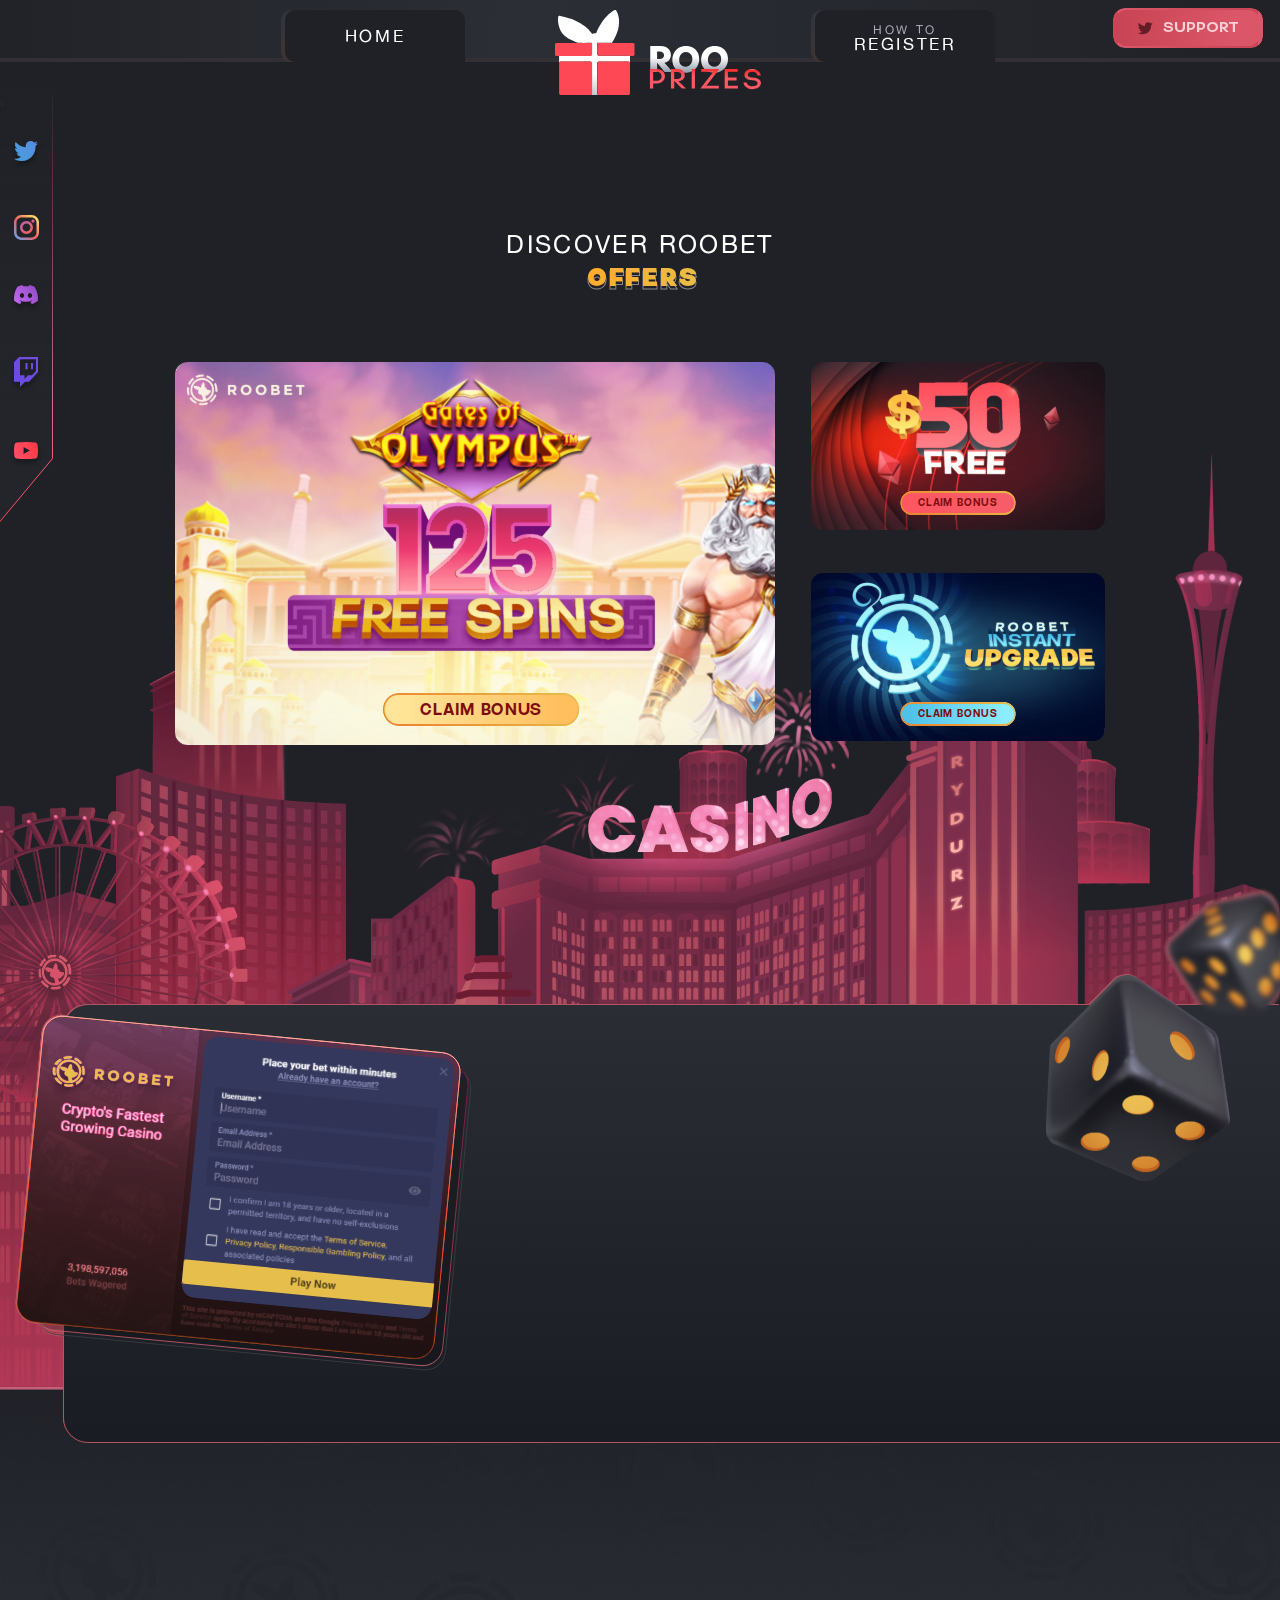
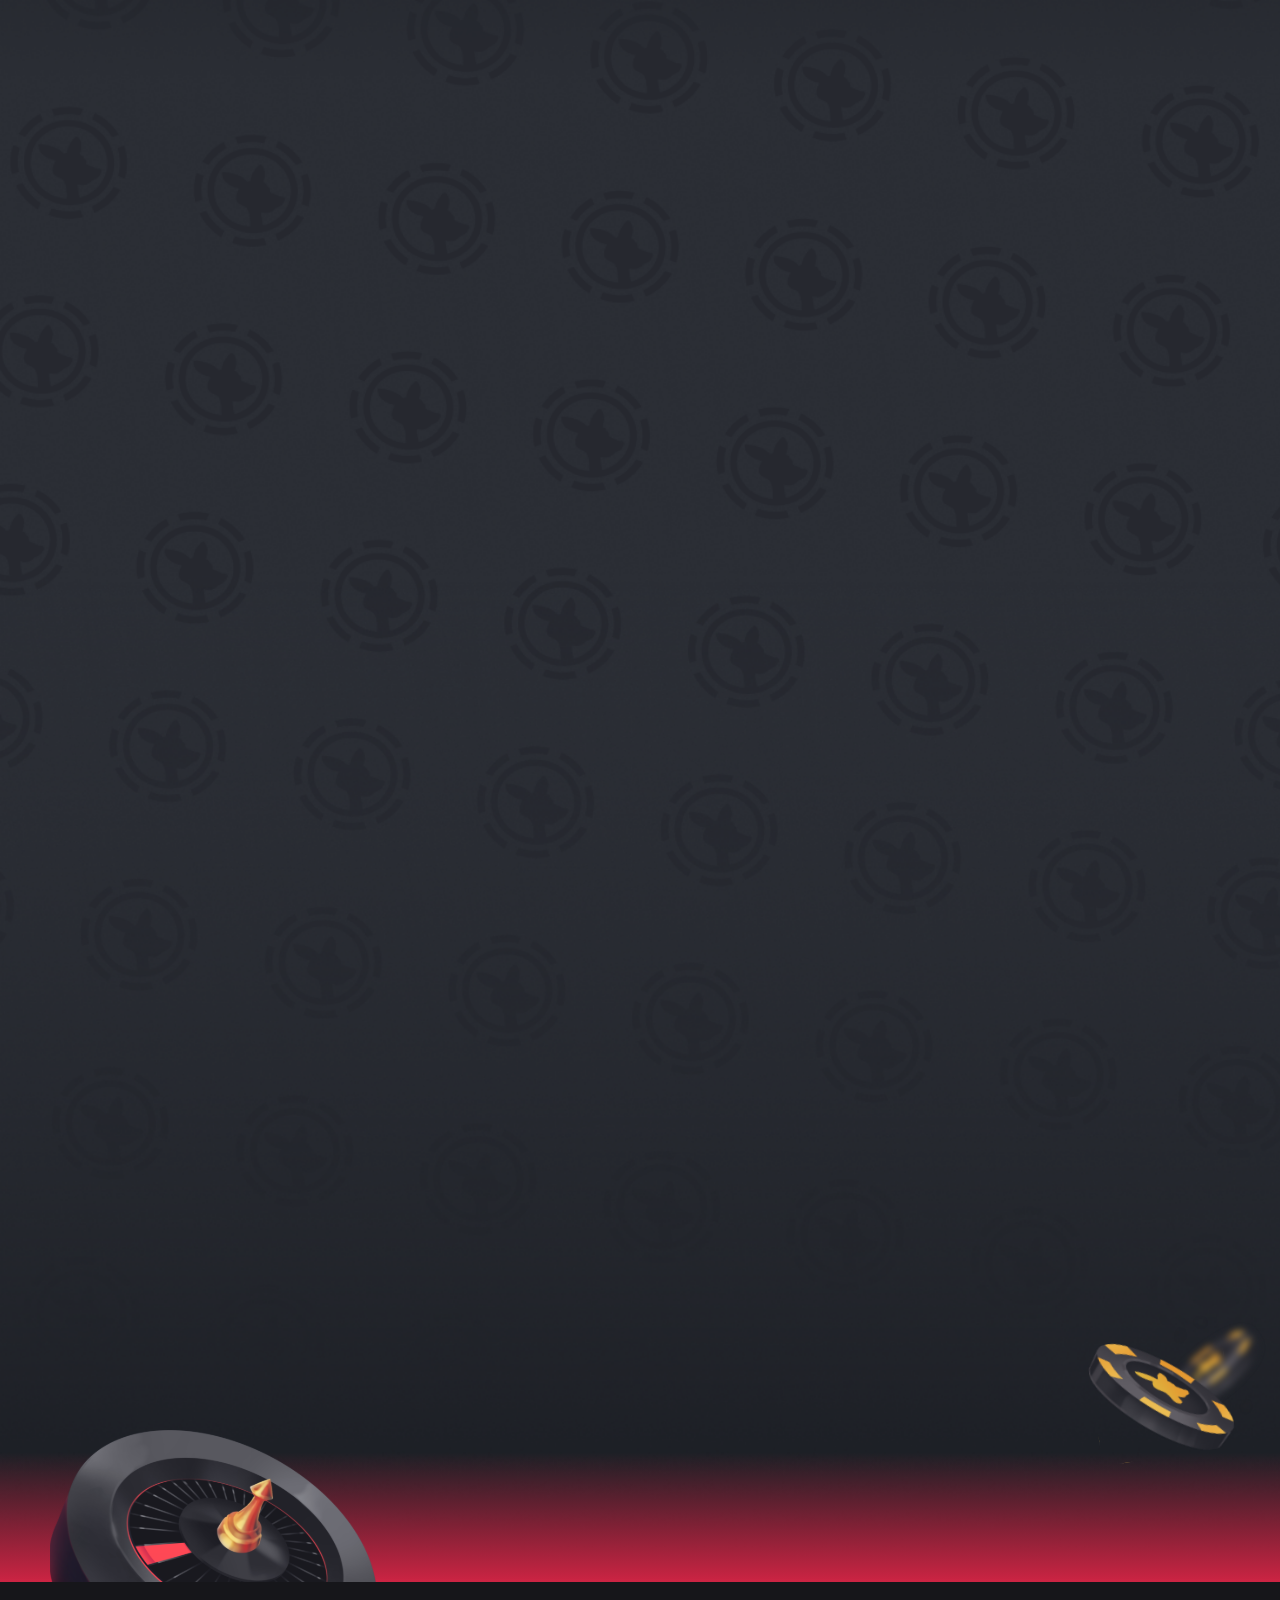
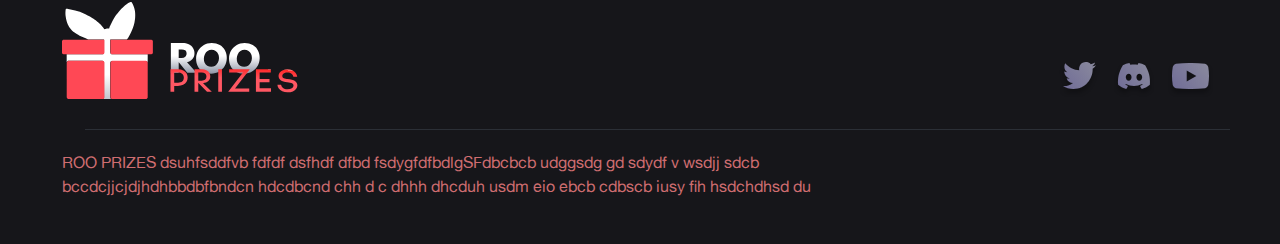
==== commit 63074f86: "fixed" ====
--- a/index.html
+++ b/index.html
@@ -55,6 +55,87 @@
                 <path fill-rule="evenodd" d="M4.146 4.146a.5.5 0 000 .708l7 7a.5.5 0 00.708-.708l-7-7a.5.5 0 00-.708 0z" clip-rule="evenodd"/>
             </svg></a> 
             <a href="/" class="Logo"><img src="assets/img/Logo.svg" alt=""></a>
+            <div class="footer_social">
+                <ul>
+                    <li>
+                        <a href="#">
+                            <svg width="41" height="35" viewBox="0 0 41 35" fill="none" xmlns="http://www.w3.org/2000/svg">
+                                <g filter="url(#filter0_d_839_55)">
+                                <path d="M14.378 27C10.5562 27 6.99686 25.872 4 23.9316C5.77244 24.1483 7.56994 24.0109 9.28952 23.5271C11.0091 23.0433 12.617 22.2227 14.021 21.1124C12.6079 21.0863 11.2382 20.6155 10.1044 19.7659C8.97052 18.9163 8.12932 17.7307 7.69883 16.3754C8.11281 16.4569 8.53729 16.4992 8.97077 16.4992C9.58875 16.4992 10.1887 16.4146 10.7602 16.2636C9.22822 15.9513 7.85055 15.1155 6.8605 13.8978C5.87044 12.6801 5.32885 11.1553 5.32744 9.5817V9.49261C6.26604 10.019 7.31638 10.3111 8.3903 10.3443C7.46233 9.72183 6.70171 8.87796 6.17621 7.88785C5.6507 6.89773 5.37664 5.79213 5.37844 4.66954C5.37844 3.42527 5.71592 2.25046 6.2964 1.24477C7.99625 3.35033 10.1171 5.07235 12.5211 6.29896C14.9251 7.52558 17.5585 8.22937 20.2503 8.36461C19.913 6.90335 20.0637 5.37091 20.6789 4.00457C21.2942 2.63823 22.3398 1.51421 23.6537 0.806558C24.9676 0.0989007 26.4767 -0.152918 27.9471 0.0900928C29.4176 0.333104 30.7675 1.05739 31.7877 2.1508C33.3031 1.84882 34.7567 1.29023 36.0865 0.498814C35.5806 2.0768 34.524 3.41684 33.1122 4.27089C34.4538 4.10964 35.7641 3.74831 37 3.19876C36.0886 4.56565 34.9452 5.76022 33.6222 6.72773C33.6342 7.01916 33.6432 7.31362 33.6432 7.60808C33.6417 16.6109 26.8305 27.0015 14.378 27Z" fill="url(#paint0_linear_839_55)"/>
+                                </g>
+                                <defs>
+                                <filter id="filter0_d_839_55" x="0" y="0" width="41" height="35" filterUnits="userSpaceOnUse" color-interpolation-filters="sRGB">
+                                <feFlood flood-opacity="0" result="BackgroundImageFix"/>
+                                <feColorMatrix in="SourceAlpha" type="matrix" values="0 0 0 0 0 0 0 0 0 0 0 0 0 0 0 0 0 0 127 0" result="hardAlpha"/>
+                                <feOffset dy="4"/>
+                                <feGaussianBlur stdDeviation="2"/>
+                                <feComposite in2="hardAlpha" operator="out"/>
+                                <feColorMatrix type="matrix" values="0 0 0 0 0 0 0 0 0 0 0 0 0 0 0 0 0 0 0.25 0"/>
+                                <feBlend mode="normal" in2="BackgroundImageFix" result="effect1_dropShadow_839_55"/>
+                                <feBlend mode="normal" in="SourceGraphic" in2="effect1_dropShadow_839_55" result="shape"/>
+                                </filter>
+                                <linearGradient id="paint0_linear_839_55" x1="36.9926" y1="-9.42313e-07" x2="4.33243" y2="27.405" gradientUnits="userSpaceOnUse">
+                                    <stop stop-color="#8A8A9D"/>
+                                    <stop offset="1" stop-color="#706C97"/>
+                                    <!-- <stop stop-color="#568CDE"/>
+                                    <stop offset="1" stop-color="#489FDF"/> -->
+                                </linearGradient>
+                                </defs>
+                            </svg> 
+                        </a>
+                    </li>
+                    <li>
+                        <a href="#">
+                            <svg width="40" height="34" viewBox="0 0 40 34" fill="none" xmlns="http://www.w3.org/2000/svg">
+                                <g filter="url(#filter0_d_839_64)">
+                                <path d="M31.0849 2.17995C29.0142 1.16973 26.8088 0.425357 24.4855 0C24.1993 0.531696 23.8626 1.25835 23.6438 1.84321C21.1858 1.4533 18.7448 1.4533 16.3374 1.84321C16.1017 1.25835 15.765 0.531696 15.4788 0C13.1555 0.425357 10.9501 1.16973 8.87941 2.17995C4.70431 8.80843 3.57636 15.2775 4.13192 21.6401C6.90971 23.82 9.58649 25.1316 12.2296 26C12.8862 25.0607 13.4586 24.0504 13.9636 23.0048C13.004 22.6326 12.0949 22.1541 11.2363 21.6046C11.472 21.4274 11.6909 21.2325 11.9097 21.0552C17.1791 23.6428 22.8862 23.6428 28.0882 21.0552C28.3071 21.2502 28.5259 21.4274 28.7616 21.6046C27.903 22.1541 26.9771 22.6149 26.0344 23.0048C26.5394 24.0504 27.1118 25.0607 27.7684 26C30.4115 25.1316 33.1051 23.82 35.866 21.6401C36.5226 14.2495 34.7381 7.85138 31.1185 2.17995H31.0849ZM14.6707 17.741C13.0882 17.741 11.7919 16.1991 11.7919 14.3027C11.7919 12.4063 13.0545 10.8644 14.6707 10.8644C16.2869 10.8644 17.5663 12.4063 17.5495 14.3027C17.5495 16.1813 16.2869 17.741 14.6707 17.741ZM25.2936 17.741C23.7111 17.741 22.4148 16.1991 22.4148 14.3027C22.4148 12.4063 23.6774 10.8644 25.2936 10.8644C26.9098 10.8644 28.1892 12.4063 28.1724 14.3027C28.1724 16.1813 26.9098 17.741 25.2936 17.741Z" fill="url(#paint0_linear_839_64)"/>
+                                </g>
+                                <defs>
+                                <filter id="filter0_d_839_64" x="0" y="0" width="40" height="34" filterUnits="userSpaceOnUse" color-interpolation-filters="sRGB">
+                                <feFlood flood-opacity="0" result="BackgroundImageFix"/>
+                                <feColorMatrix in="SourceAlpha" type="matrix" values="0 0 0 0 0 0 0 0 0 0 0 0 0 0 0 0 0 0 127 0" result="hardAlpha"/>
+                                <feOffset dy="4"/>
+                                <feGaussianBlur stdDeviation="2"/>
+                                <feComposite in2="hardAlpha" operator="out"/>
+                                <feColorMatrix type="matrix" values="0 0 0 0 0 0 0 0 0 0 0 0 0 0 0 0 0 0 0.25 0"/>
+                                <feBlend mode="normal" in2="BackgroundImageFix" result="effect1_dropShadow_839_64"/>
+                                <feBlend mode="normal" in="SourceGraphic" in2="effect1_dropShadow_839_64" result="shape"/>
+                                </filter>
+                                <linearGradient id="paint0_linear_839_64" x1="35.9929" y1="-2.07148e-06" x2="2.77148" y2="24.3324" gradientUnits="userSpaceOnUse">
+                                    <stop stop-color="#8A8A9D"/>
+                                    <stop offset="1" stop-color="#706C97"/>
+                                </linearGradient>
+                                </defs>
+                            </svg>
+                        </a>
+                    </li>
+                    <li>
+                        <a href="#">
+                            <svg width="45" height="34" viewBox="0 0 45 34" fill="none" xmlns="http://www.w3.org/2000/svg">
+                                <g filter="url(#filter0_d_839_60)">
+                                <path d="M40.236 4.08027C40.0304 3.28727 39.6181 2.56312 39.0412 1.9818C38.4642 1.40047 37.7435 0.982808 36.9524 0.771487C32.1565 0.205505 27.3289 -0.0495464 22.5 0.0079287C17.6711 -0.0495464 12.8436 0.205505 8.04762 0.771487C7.2566 0.982808 6.5358 1.40047 5.95891 1.9818C5.38199 2.56312 4.96967 3.28727 4.76403 4.08027C4.23868 7.02793 3.98325 10.0175 4.00094 13.0115C3.98238 16.0211 4.2378 19.0261 4.76403 21.9891C4.98033 22.7694 5.39739 23.479 5.97359 24.0475C6.54977 24.616 7.26492 25.0232 8.04762 25.2285C12.8436 25.7944 17.6711 26.0497 22.5 25.992C27.3289 26.0497 32.1565 25.7944 36.9524 25.2285C37.7351 25.0232 38.4504 24.616 39.0264 24.0475C39.6026 23.479 40.0198 22.7694 40.236 21.9891C40.7623 19.0261 41.0176 16.0211 40.9991 13.0115C41.0169 10.0175 40.7614 7.02793 40.236 4.08027ZM18.7077 18.5416V7.52782L28.3966 13.0115L18.7077 18.5184V18.5416Z" fill="url(#paint0_linear_839_60)"/>
+                                </g>
+                                <defs>
+                                <filter id="filter0_d_839_60" x="0" y="0" width="45" height="34" filterUnits="userSpaceOnUse" color-interpolation-filters="sRGB">
+                                <feFlood flood-opacity="0" result="BackgroundImageFix"/>
+                                <feColorMatrix in="SourceAlpha" type="matrix" values="0 0 0 0 0 0 0 0 0 0 0 0 0 0 0 0 0 0 127 0" result="hardAlpha"/>
+                                <feOffset dy="4"/>
+                                <feGaussianBlur stdDeviation="2"/>
+                                <feComposite in2="hardAlpha" operator="out"/>
+                                <feColorMatrix type="matrix" values="0 0 0 0 0 0 0 0 0 0 0 0 0 0 0 0 0 0 0.25 0"/>
+                                <feBlend mode="normal" in2="BackgroundImageFix" result="effect1_dropShadow_839_60"/>
+                                <feBlend mode="normal" in="SourceGraphic" in2="effect1_dropShadow_839_60" result="shape"/>
+                                </filter>
+                                <linearGradient id="paint0_linear_839_60" x1="40.9917" y1="-2.07148e-06" x2="6.62253" y2="29.1065" gradientUnits="userSpaceOnUse">
+                                <stop stop-color="#8A8A9D"/>
+                                <stop offset="1" stop-color="#706C97"/>
+                                </linearGradient>
+                                </defs>
+                            </svg>
+                        </a>
+                    </li>
+                </ul>
+            </div>
             <nav> 
                 <ul>  
                     <li><a href="/">HOME</a></li>
--- a/assets/css/style.css
+++ b/assets/css/style.css
@@ -146,11 +146,10 @@
     z-index: -1;
     border-radius: 30px;
     background: linear-gradient(87.91deg, #FFE599 7.59%, #FFBF5F 89.47%);
-    transition: .3s;
+    transition: .3s; 
+}
+.thm_btn:hover:after{
     opacity: 0;
-}
-.thm_btn:hover:after{
-    opacity: 1;
 }
 /* default-css END 
 ================================== */
@@ -182,7 +181,9 @@
     line-height: 1;
     margin-bottom: -22px;
 }
-
+mobile-menu .footer_social {
+    text-align: center;
+}
 a.link:before {
     content: "";
     position: absolute;
@@ -299,9 +300,12 @@
     max-width: 130px;
     display: block;
     margin-top: 15px;
-    margin-bottom: 50px;
-}
-
+    margin-bottom: 10px;
+}
+.mobile-menu .footer_social {
+    text-align: center;
+    margin-bottom: 20px;
+}
 .mobile-menu a.bars {
   position: absolute;
   right: 20px;
@@ -698,7 +702,10 @@
     transform: translateX(-50%);
     font-size: 14px;
 }
-
+.offer_card_blk i a.info {
+    display: block;
+    height: max-content;
+}
 a.info {
     z-index: 99;
     right: 10px;
